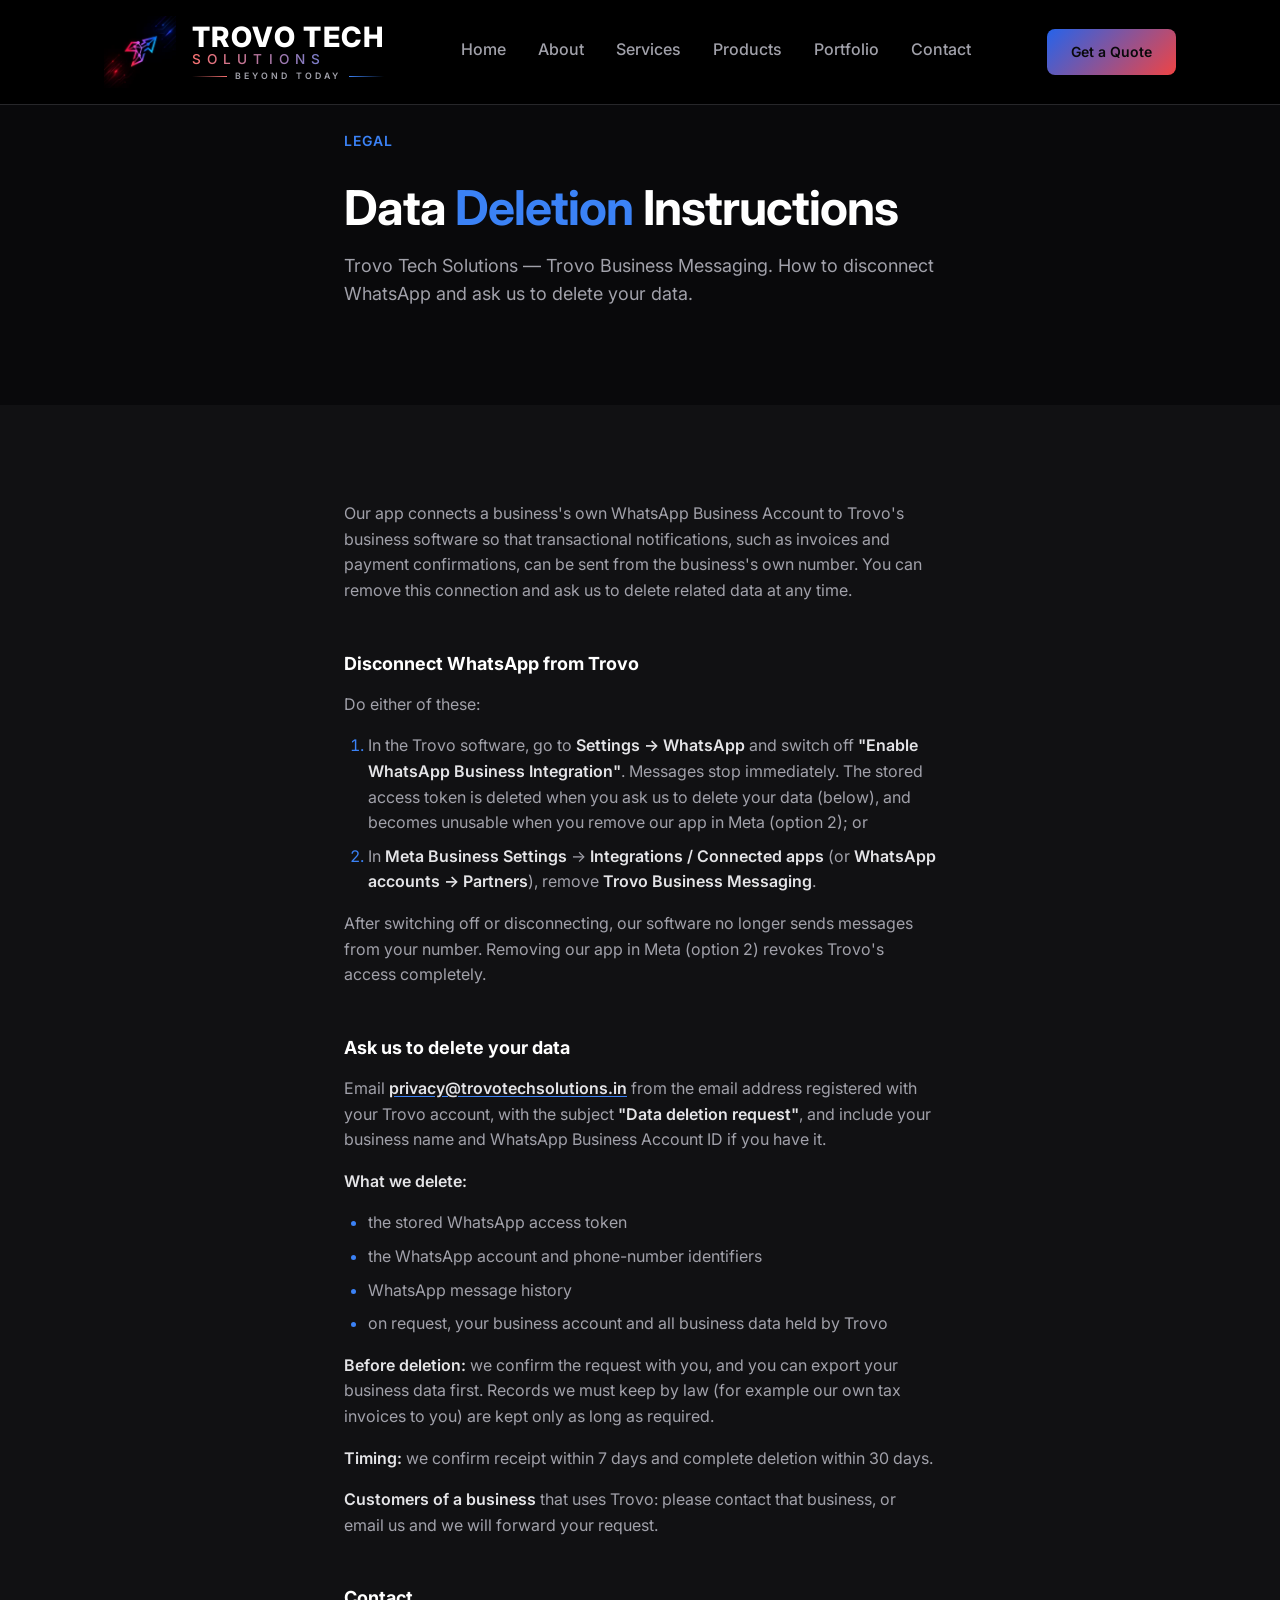
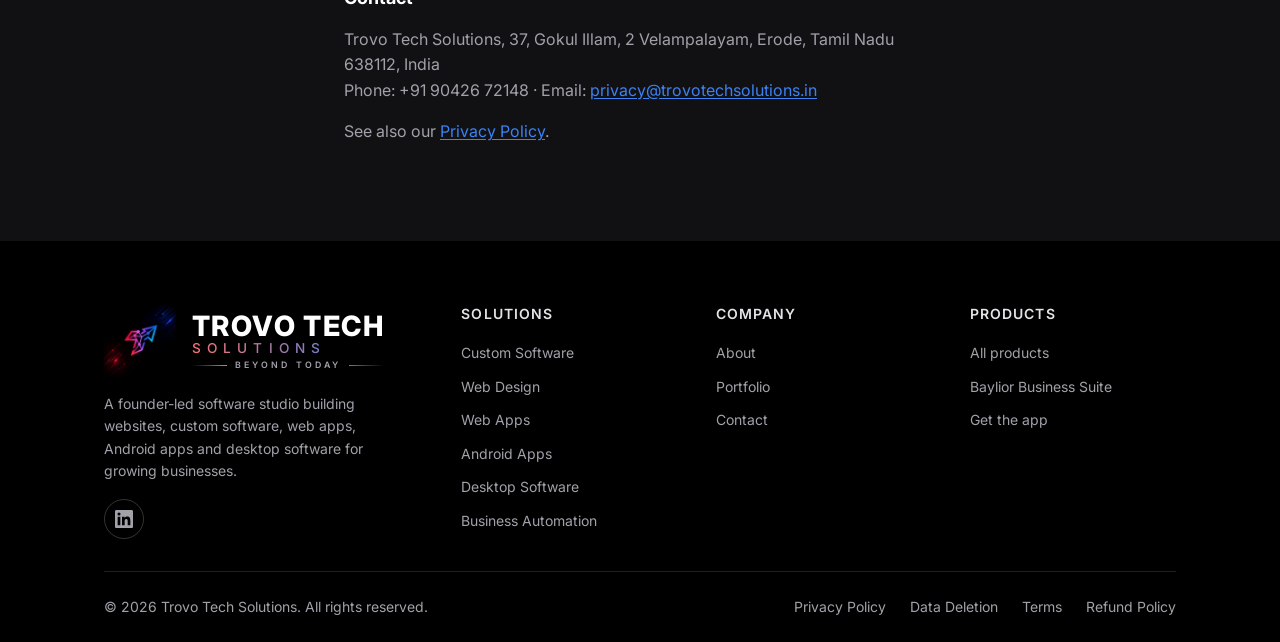
==== data-deletion/index.html @ 6ffe4626 "docs(legal): publish Terms, Refund, Privacy and Data deletion pages - Terms and Refund name the prod" ====
<!DOCTYPE html>
<html lang="en">
<head>
  <meta charset="UTF-8" />
  <meta name="viewport" content="width=device-width, initial-scale=1.0" />
  <title>Data Deletion Instructions | Trovo Tech Solutions</title>
  <meta name="description" content="How to disconnect WhatsApp from Trovo Business Messaging and request deletion of your data." />
  <link rel="canonical" href="https://trovotechsolutions.in/data-deletion/" />
  <link rel="icon" type="image/svg+xml" href="/assets/favicon.svg" />
  <link rel="icon" type="image/png" sizes="32x32" href="/assets/favicon-32x32.png" />
  <meta name="robots" content="index, follow" />

  <!-- Fonts -->
  <link rel="preconnect" href="https://fonts.googleapis.com" />
  <link rel="preconnect" href="https://fonts.gstatic.com" crossorigin />
  <link href="https://fonts.googleapis.com/css2?family=Inter:wght@400;500;600;700;800&family=Material+Symbols+Outlined:opsz,wght,FILL,GRAD@24,400,0,0&display=swap" rel="stylesheet" />

  <!-- Styles (root-relative: this page lives in /data-deletion/) -->
  <link rel="stylesheet" href="/css/variables.css?v=8" />
  <link rel="stylesheet" href="/css/style.css?v=8" />
  <link rel="stylesheet" href="/css/responsive.css?v=8" />
  <style>
    /* Readable long-form text for legal pages, built on the site's design tokens. */
    .legal { color: var(--color-text); line-height: var(--lh-normal); }
    .legal > * + * { margin-top: var(--space-4); }
    .legal h2 { font-size: var(--fs-h4); margin-top: var(--space-7); color: var(--color-primary); letter-spacing: normal; }
    .legal h2:first-child { margin-top: 0; }
    .legal p, .legal li { color: var(--color-text-muted); }
    .legal strong { color: var(--color-text); font-weight: var(--fw-semibold); }
    .legal ul, .legal ol { padding-left: var(--space-5); }
    .legal ul { list-style: disc; }
    .legal ol { list-style: decimal; }
    .legal li + li { margin-top: var(--space-2); }
    .legal li::marker { color: var(--color-secondary); }
    .legal a { color: var(--color-secondary); text-decoration: underline; text-underline-offset: 2px; }
    .legal a:hover { color: var(--color-secondary-600); }
    .legal .table-scroll { overflow-x: auto; border: 1px solid var(--color-border); border-radius: var(--radius-md); }
    .legal table { width: 100%; border-collapse: collapse; font-size: var(--fs-sm); }
    .legal th, .legal td { padding: var(--space-3) var(--space-4); text-align: left; vertical-align: top; border-bottom: 1px solid var(--color-border); }
    .legal tr:last-child td { border-bottom: 0; }
    .legal th { background: var(--color-surface); color: var(--color-primary); font-weight: var(--fw-semibold); }
    .legal td { color: var(--color-text-muted); }
    .legal .contact-card { background: var(--color-surface); border: 1px solid var(--color-border); border-radius: var(--radius-lg); padding: var(--space-5); }
  </style>
<script src="/js/baylior-destinations.js?v=1" defer></script>
  <link rel="stylesheet" href="/css/products.css?v=1">
  <script src="/js/site-navigation.js?v=1" defer></script>
</head>
<body>
  <a href="#main" class="skip-link">Skip to content</a>

  <!-- ============ Navbar ============ -->
  <header class="navbar site-header">
    <div class="container navbar__inner">
      <a href="/index.html" class="brand-lockup">
        <img src="/assets/logo-navbar.webp" alt="Trovo Tech Solutions" class="brand-lockup__icon" width="72" height="72" />
        <div class="brand-lockup__text">
          <span class="brand-lockup__title">Trovo Tech</span>
          <span class="brand-lockup__subtitle">Solutions</span>
          <span class="brand-lockup__tagline">Beyond Today</span>
        </div>
      </a>
      <nav class="nav-links" id="site-navigation" aria-label="Primary">
        <a href="/index.html">Home</a>
        <a href="/about.html">About</a>
        <a href="/services.html">Services</a>
        <a href="/products/">Products</a>
        <a href="/projects.html">Portfolio</a>
        <a href="/contact.html">Contact</a>
        <a class="nav-quote" href="/contact.html">Get a Quote</a>
      </nav>
      <a href="/contact.html" class="btn btn--primary">Get a Quote</a>
      <button class="nav-toggle" type="button" aria-label="Open menu" aria-expanded="false" aria-controls="site-navigation">
        <span class="material-symbols-outlined" aria-hidden="true">menu</span>
      </button>
    </div>
  </header>

  <main id="main">
    <!-- ============ Page hero ============ -->
    <section class="page-hero">
      <div class="container page-hero__inner">
        <span class="eyebrow">Legal</span>
        <h1>Data <span>Deletion</span> Instructions</h1>
        <p class="lead">Trovo Tech Solutions — Trovo Business Messaging. How to disconnect WhatsApp and ask us to delete your data.</p>
      </div>
    </section>

    <!-- ============ Content ============ -->
    <section class="section section--tint">
      <div class="container page-hero__inner">
        <div class="legal">
          <p>Our app connects a business's own WhatsApp Business Account to Trovo's business software so that transactional notifications, such as invoices and payment confirmations, can be sent from the business's own number. You can remove this connection and ask us to delete related data at any time.</p>

          <h2>Disconnect WhatsApp from Trovo</h2>
          <p>Do either of these:</p>
          <ol>
          <li>In the Trovo software, go to <strong>Settings → WhatsApp</strong> and switch off <strong>"Enable WhatsApp Business Integration"</strong>. Messages stop immediately. The stored access token is deleted when you ask us to delete your data (below), and becomes unusable when you remove our app in Meta (option 2); or</li>
          <li>In <strong>Meta Business Settings</strong> → <strong>Integrations / Connected apps</strong> (or <strong>WhatsApp accounts → Partners</strong>), remove <strong>Trovo Business Messaging</strong>.</li>
          </ol>
          <p>After switching off or disconnecting, our software no longer sends messages from your number. Removing our app in Meta (option 2) revokes Trovo's access completely.</p>

          <h2>Ask us to delete your data</h2>
          <p>Email <a href="mailto:privacy@trovotechsolutions.in?subject=Data%20deletion%20request"><strong>privacy@trovotechsolutions.in</strong></a> from the email address registered with your Trovo account, with the subject <strong>"Data deletion request"</strong>, and include your business name and WhatsApp Business Account ID if you have it.</p>
          <p><strong>What we delete:</strong></p>
          <ul>
          <li>the stored WhatsApp access token</li>
          <li>the WhatsApp account and phone-number identifiers</li>
          <li>WhatsApp message history</li>
          <li>on request, your business account and all business data held by Trovo</li>
          </ul>
          <p><strong>Before deletion:</strong> we confirm the request with you, and you can export your business data first. Records we must keep by law (for example our own tax invoices to you) are kept only as long as required.</p>
          <p><strong>Timing:</strong> we confirm receipt within 7 days and complete deletion within 30 days.</p>
          <p><strong>Customers of a business</strong> that uses Trovo: please contact that business, or email us and we will forward your request.</p>

          <h2>Contact</h2>
          <p>Trovo Tech Solutions, 37, Gokul Illam, 2 Velampalayam, Erode, Tamil Nadu 638112, India<br />
          Phone: +91 90426 72148 · Email: <a href="mailto:privacy@trovotechsolutions.in">privacy@trovotechsolutions.in</a></p>
          <p>See also our <a href="/privacy-policy/">Privacy Policy</a>.</p>
        </div>
      </div>
    </section>
  </main>

  <!-- ============ Footer ============ -->
  <footer class="footer">
    <div class="container">
      <div class="footer__grid">
        <div>
          <a href="/index.html" class="brand-lockup">
          <img loading="lazy" src="/assets/logo-navbar.webp" alt="Trovo Tech Solutions" class="brand-lockup__icon" width="72" height="72" />
          <div class="brand-lockup__text">
            <span class="brand-lockup__title">Trovo Tech</span>
            <span class="brand-lockup__subtitle">Solutions</span>
            <span class="brand-lockup__tagline">Beyond Today</span>
          </div>
        </a>
          <p class="footer__about">A founder-led software studio building websites, custom software, web apps, Android apps and desktop software for growing businesses.</p>
          <div class="socials">
            <a href="https://www.linkedin.com/company/trovotechsolutions/?viewAsMember=true" target="_blank" rel="noopener noreferrer" aria-label="LinkedIn"><svg viewBox="0 0 24 24"><path d="M20.447 20.452h-3.554v-5.569c0-1.328-.027-3.037-1.852-3.037-1.853 0-2.136 1.445-2.136 2.939v5.667H9.351V9h3.414v1.561h.046c.477-.9 1.637-1.85 3.37-1.85 3.601 0 4.267 2.37 4.267 5.455v6.286zM5.337 7.433a2.062 2.062 0 01-2.063-2.065 2.064 2.064 0 112.063 2.065zm1.782 13.019H3.555V9h3.564v11.452zM22.225 0H1.771C.792 0 0 .774 0 1.729v20.542C0 23.227.792 24 1.771 24h20.451C23.2 24 24 23.227 24 22.271V1.729C24 .774 23.2 0 22.222 0h.003z"/></svg></a>
          </div>
        </div>
        <div>
          <h2>Solutions</h2>
          <ul class="footer__links">
            <li><a href="/services.html#custom-software">Custom Software</a></li>
            <li><a href="/services.html#web-design">Web Design</a></li>
            <li><a href="/services.html#web-apps">Web Apps</a></li>
            <li><a href="/services.html#android">Android Apps</a></li>
            <li><a href="/services.html#desktop">Desktop Software</a></li>
            <li><a href="/services.html#automation">Business Automation</a></li>
          </ul>
        </div>
        <div>
          <h2>Company</h2>
          <ul class="footer__links">
            <li><a href="/about.html">About</a></li>
            <li><a href="/projects.html">Portfolio</a></li>
            <li><a href="/contact.html">Contact</a></li>
          </ul>
        </div>
      <div class="footer-products">
          <h2>Products</h2>
          <ul class="footer__links">
            <li><a href="/products/">All products</a></li>
            <li><a href="/products/baylior/">Baylior Business Suite</a></li>
            <li><a href="/products/baylior/#get-the-app">Get the app</a></li>
          </ul>
        </div>
</div>
      <div class="footer__bottom">
        <p>&copy; <span data-year>2026</span> Trovo Tech Solutions. All rights reserved.</p>
        <nav class="footer__legal" aria-label="Legal">
          <a href="/privacy-policy/">Privacy Policy</a>
          <a href="/data-deletion/">Data Deletion</a>
        <a href="/terms/">Terms</a><a href="/refund-policy/">Refund Policy</a></nav>
      </div>
    </div>
  </footer>

  <script src="/js/main.js?v=9"></script>
</body>
</html>
---- css/variables.css ----
/* ==========================================================================
   Trovo Tech Solutions — Design Tokens
   Single source of truth for colors, typography, spacing, radius & elevation.
   ========================================================================== */

:root {
  /* ---------- Brand Colors ---------- */
  --color-primary: #ffffff;        /* White — authority, headings, footer */
  --color-primary-600: #f4f4f5;    /* Off-white hover/tint */
  --color-secondary: #3b82f6;      /* Vivid Blue — primary actions, links (adjusted for dark mode) */
  --color-secondary-600: #2563eb;  /* Blue hover */
  --color-accent: #f87171;         /* Vibrant Red — highlights, gradient terminus (adjusted for dark mode) */

  /* ---------- Surfaces & Text ---------- */
  --color-bg: #09090b;             /* Page canvas (Deep Black) */
  --color-surface: #18181b;        /* Cards / containers (Zinc 900) */
  --color-surface-alt: #111113;    /* Subtle section contrast (Very Dark Zinc) */
  --color-text: #e4e4e7;           /* Primary text (Zinc 200) */
  --color-text-muted: #a1a1aa;     /* Secondary text (Zinc 400) */
  --color-text-invert: #09090b;    /* Text on light surfaces (Inverted) */
  --color-border: #27272a;         /* Hairline borders (Zinc 800) */
  --color-border-strong: #3f3f46;  /* Input borders (Zinc 700) */

  /* ---------- Tinted Utility ---------- */
  --color-secondary-tint: rgba(37, 99, 235, 0.10);
  --color-accent-tint: rgba(239, 68, 68, 0.10);

  /* ---------- Gradients ---------- */
  --gradient-brand: linear-gradient(135deg, #2563eb 0%, #ef4444 100%);
  --gradient-hero: radial-gradient(at 0% 0%, rgba(37, 99, 235, 0.08) 0, transparent 55%),
                   radial-gradient(at 100% 100%, rgba(239, 68, 68, 0.08) 0, transparent 55%);

  /* ---------- Typography ---------- */
  --font-sans: "Inter", system-ui, -apple-system, "Segoe UI", Roboto, sans-serif;

  --fs-display: 3rem;      /* 48px — hero H1 */
  --fs-h1: 2.5rem;         /* 40px */
  --fs-h2: 2rem;           /* 32px — section titles */
  --fs-h3: 1.5rem;         /* 24px — card titles */
  --fs-h4: 1.125rem;       /* 18px */
  --fs-lg: 1.125rem;       /* 18px — lead paragraph */
  --fs-base: 1rem;         /* 16px — body */
  --fs-sm: 0.875rem;       /* 14px — small text / labels */
  --fs-xs: 0.75rem;        /* 12px — badges / captions */

  --fw-regular: 400;
  --fw-medium: 500;
  --fw-semibold: 600;
  --fw-bold: 700;
  --fw-extrabold: 800;

  --lh-tight: 1.15;
  --lh-snug: 1.35;
  --lh-normal: 1.6;
  --tracking-tight: -0.02em;
  --tracking-wide: 0.08em;

  /* ---------- Spacing scale (4px base) ---------- */
  --space-1: 0.25rem;   /* 4  */
  --space-2: 0.5rem;    /* 8  */
  --space-3: 0.75rem;   /* 12 */
  --space-4: 1rem;      /* 16 */
  --space-5: 1.5rem;    /* 24 */
  --space-6: 2rem;      /* 32 */
  --space-7: 3rem;      /* 48 */
  --space-8: 4rem;      /* 64 */
  --space-9: 6rem;      /* 96 */

  /* ---------- Layout ---------- */
  --container-max: 1200px;
  --container-pad: 1.25rem;   /* mobile gutters (20px) */
  --section-y: 4rem;          /* vertical section rhythm (mobile) */

  /* ---------- Radius ---------- */
  --radius-sm: 8px;
  --radius-md: 12px;
  --radius-lg: 16px;
  --radius-xl: 24px;
  --radius-pill: 9999px;

  /* ---------- Elevation (tuned for dark canvas) ---------- */
  --shadow-sm: 0 1px 2px rgba(0, 0, 0, 0.4);
  --shadow-md: 0 4px 20px rgba(0, 0, 0, 0.5);
  --shadow-lg: 0 12px 32px rgba(0, 0, 0, 0.6);
  --shadow-brand: 0 12px 30px rgba(37, 99, 235, 0.35);

  /* ---------- Motion ---------- */
  --transition: 0.25s ease;
}
---- css/style.css ----
/* ==========================================================================
   Trovo Tech Solutions — Core Styles
   Structure: 1) Reset/Base  2) Layout  3) Components  4) Page sections
   All colors/spacing pull from variables.css. No hard-coded hex here except
   inside gradients already tokenized. Mobile-first; breakpoints in responsive.css
   ========================================================================== */

/* ============================ 1. RESET & BASE ============================ */
*,
*::before,
*::after { box-sizing: border-box; }

* { margin: 0; padding: 0; }

html { scroll-behavior: smooth; -webkit-text-size-adjust: 100%; }

body {
  font-family: var(--font-sans);
  font-size: var(--fs-base);
  font-weight: var(--fw-regular);
  line-height: var(--lh-normal);
  color: var(--color-text);
  background-color: var(--color-bg);
  -webkit-font-smoothing: antialiased;
  overflow-x: hidden;
}

img { max-width: 100%; display: block; }
a { color: inherit; text-decoration: none; }
ul { list-style: none; }
button { font-family: inherit; cursor: pointer; border: none; background: none; }

/* Visible keyboard focus for all interactive elements (mouse clicks stay clean) */
:focus-visible {
  outline: 2px solid var(--color-secondary);
  outline-offset: 3px;
  border-radius: var(--radius-sm);
}

/* Skip-to-content link: hidden until focused via keyboard */
.skip-link {
  position: absolute;
  left: var(--space-4);
  top: -100px;
  z-index: 100;
  padding: 0.625rem 1rem;
  background: var(--color-secondary);
  color: var(--color-text-invert);
  font-weight: var(--fw-semibold);
  border-radius: var(--radius-sm);
  transition: top var(--transition);
}
.skip-link:focus { top: var(--space-4); }

h1, h2, h3, h4 {
  color: var(--color-primary);
  line-height: var(--lh-snug);
  font-weight: var(--fw-bold);
}
h1 { font-size: var(--fs-h1); line-height: var(--lh-tight); letter-spacing: var(--tracking-tight); }
h2 { font-size: var(--fs-h2); letter-spacing: var(--tracking-tight); }
h3 { font-size: var(--fs-h3); font-weight: var(--fw-semibold); }
h4 { font-size: var(--fs-h4); font-weight: var(--fw-semibold); }

/* ============================ 2. LAYOUT ============================ */

/* Centered content wrapper */
.container {
  width: 100%;
  max-width: var(--container-max);
  margin-inline: auto;
  padding-inline: var(--container-pad);
}

/* Vertical rhythm block */
.section { padding-block: var(--section-y); }
.section--tint { background-color: var(--color-surface-alt); }
.section--surface { background-color: var(--color-surface); }

/* Section intro heading group */
.section-head { max-width: 640px; margin-bottom: var(--space-7); }
.section-head--center { margin-inline: auto; text-align: center; }
.section-head p { color: var(--color-text-muted); margin-top: var(--space-3); font-size: var(--fs-lg); }

/* Eyebrow label above headings */
.eyebrow {
  display: inline-block;
  font-size: var(--fs-sm);
  font-weight: var(--fw-semibold);
  letter-spacing: var(--tracking-wide);
  text-transform: uppercase;
  color: var(--color-secondary);
  margin-bottom: var(--space-3);
}

/* Reusable grids */
.grid { display: grid; gap: var(--space-5); }
.grid--2 { grid-template-columns: repeat(2, 1fr); }
.grid--3 { grid-template-columns: repeat(3, 1fr); }
.grid--4 { grid-template-columns: repeat(4, 1fr); }

/* Generic muted paragraph */
.text-muted { color: var(--color-text-muted); }
.lead { font-size: var(--fs-lg); color: var(--color-text-muted); line-height: var(--lh-normal); }

/* ============================ 3. COMPONENTS ============================ */

/* ---- Buttons ---- */
.btn {
  display: inline-flex;
  align-items: center;
  justify-content: center;
  gap: var(--space-2);
  padding: 0.75rem 1.5rem;
  font-size: var(--fs-sm);
  font-weight: var(--fw-semibold);
  border-radius: var(--radius-sm);
  transition: transform var(--transition), box-shadow var(--transition),
              background-color var(--transition), color var(--transition),
              border-color var(--transition);
  white-space: nowrap;
}
.btn:active { transform: scale(0.97); }

.btn--primary {
  background: var(--gradient-brand);
  color: var(--color-text-invert);
  box-shadow: var(--shadow-sm);
}
.btn--primary:hover { transform: translateY(-2px); box-shadow: var(--shadow-brand); }

.btn--outline {
  background: var(--color-surface);
  color: var(--color-primary);
  border: 1px solid var(--color-border-strong);
}
.btn--outline:hover { border-color: var(--color-secondary); color: var(--color-secondary); }

.btn--ghost {
  color: var(--color-text-invert);
  border: 1px solid rgba(255, 255, 255, 0.4);
}
.btn--ghost:hover { background: rgba(255, 255, 255, 0.12); }

.btn--lg { padding: 1rem 2rem; font-size: var(--fs-base); border-radius: var(--radius-md); }

/* Text link with arrow */
.link-arrow {
  display: inline-flex;
  align-items: center;
  gap: var(--space-1);
  color: var(--color-secondary);
  font-weight: var(--fw-semibold);
  font-size: var(--fs-sm);
}
.link-arrow:hover { gap: var(--space-2); }

/* ---- Cards ---- */
.card {
  background: var(--color-surface);
  border: 1px solid var(--color-border);
  border-radius: var(--radius-lg);
  padding: var(--space-6);
  box-shadow: var(--shadow-sm);
  transition: transform var(--transition), box-shadow var(--transition),
              border-color var(--transition);
}
.card--hover:hover {
  transform: translateY(-6px);
  box-shadow: var(--shadow-lg);
  border-color: var(--color-secondary);
}

/* Icon chip inside cards */
.icon-box {
  width: 3rem;
  height: 3rem;
  display: inline-flex;
  align-items: center;
  justify-content: center;
  border-radius: var(--radius-md);
  background: var(--color-secondary-tint);
  color: var(--color-secondary);
  margin-bottom: var(--space-5);
  transition: background-color var(--transition), color var(--transition);
}
.card--hover:hover .icon-box { background: var(--color-secondary); color: var(--color-text-invert); }

.card h3 { margin-bottom: var(--space-3); }

/* Whole card clickable: the heading link stretches over the card */
.card--link { position: relative; }
.card__link { color: inherit; }
.card__link::after { content: ""; position: absolute; inset: 0; border-radius: inherit; }
.card__link:focus-visible { outline: none; }
.card--link:focus-within { outline: 2px solid var(--color-secondary); outline-offset: 2px; }
.card p { color: var(--color-text-muted); font-size: var(--fs-sm); }

/* Badges / chips */
.badge {
  display: inline-block;
  font-size: var(--fs-xs);
  font-weight: var(--fw-semibold);
  letter-spacing: var(--tracking-wide);
  text-transform: uppercase;
  padding: 0.25rem 0.625rem;
  border-radius: var(--radius-sm);
  background: var(--color-surface-alt);
  color: var(--color-text-muted);
}
.badge--brand { background: var(--color-secondary-tint); color: var(--color-secondary); }
.badge--pill { border-radius: var(--radius-pill); padding: 0.375rem 1rem; }

/* Feature list with check icons */
.feature-list { display: grid; gap: var(--space-3); }
.feature-list li {
  display: flex;
  align-items: center;
  gap: var(--space-3);
  color: var(--color-text-muted);
  font-size: var(--fs-sm);
}
.feature-list .material-symbols-outlined {
  color: var(--color-secondary);
  font-size: 1.25rem;
  font-variation-settings: 'FILL' 1;
}

/* ---- Navbar ---- */
.navbar {
  position: fixed;
  inset: 0 0 auto 0;
  z-index: 50;
  background: #000000;
  border-bottom: 1px solid var(--color-border);
  transition: box-shadow var(--transition), padding var(--transition);
}
.navbar.is-scrolled { box-shadow: var(--shadow-md); }
.navbar__inner {
  display: flex;
  align-items: center;
  justify-content: space-between;
  padding-block: var(--space-4);
}
.nav-links { display: flex; align-items: center; gap: var(--space-6); }
.nav-links a {
  font-size: var(--fs-base);
  color: var(--color-text-muted);
  font-weight: var(--fw-medium);
  padding-bottom: 2px;
  border-bottom: 2px solid transparent;
  transition: color var(--transition), border-color var(--transition);
}
.nav-links a:hover { color: var(--color-secondary); }
.nav-links a.is-active { color: var(--color-secondary); border-bottom-color: var(--color-secondary); }

.nav-toggle { display: none; color: var(--color-primary); }

/* ---- Footer ---- */
.footer {
  background: #000000;
  color: var(--color-text-muted);
}
.footer__grid {
  display: grid;
  grid-template-columns: 2fr 1fr 1fr;
  gap: var(--space-7);
  padding-block: var(--space-8) var(--space-6);
}
.footer__about { max-width: 34ch; margin-block: var(--space-4); font-size: var(--fs-sm); }
.footer h2 {
  color: var(--color-text);
  font-size: var(--fs-sm);
  font-weight: var(--fw-semibold);
  text-transform: uppercase;
  letter-spacing: var(--tracking-wide);
  margin-bottom: var(--space-4);
}
.footer__links { display: grid; gap: var(--space-2); }
.footer__links a { font-size: var(--fs-sm); transition: color var(--transition); }
.footer__links a:hover { color: var(--color-accent); }

.socials { display: flex; gap: var(--space-3); margin-top: var(--space-4); }
.socials a {
  width: 2.5rem;
  height: 2.5rem;
  display: inline-flex;
  align-items: center;
  justify-content: center;
  border-radius: var(--radius-pill);
  border: 1px solid rgba(255, 255, 255, 0.2);
  transition: border-color var(--transition), color var(--transition);
}
.socials a:hover { border-color: var(--color-accent); color: var(--color-accent); }
.socials svg { width: 1.125rem; height: 1.125rem; fill: currentColor; }

.footer__bottom {
  border-top: 1px solid rgba(255, 255, 255, 0.12);
  padding-block: var(--space-5);
  display: flex;
  justify-content: space-between;
  align-items: center;
  gap: var(--space-4);
  font-size: var(--fs-sm);
}
.footer__bottom a:hover { color: var(--color-accent); }
.footer__legal { display: flex; gap: var(--space-5); }

/* ============================ 4. PAGE SECTIONS ============================ */

/* ---- Hero (shared) ---- */
.hero {
  padding-top: calc(var(--space-9) + var(--space-4));
  padding-bottom: var(--section-y);
  background-image: var(--gradient-hero);
}
.hero__grid {
  display: grid;
  grid-template-columns: 1fr 1fr;
  gap: var(--space-8);
  align-items: center;
}
.hero h1 { font-size: var(--fs-display); margin-block: var(--space-4); }
.hero h1 span { color: var(--color-secondary); }
.hero .lead { margin-bottom: var(--space-6); max-width: 46ch; }
.hero__actions { display: flex; flex-wrap: wrap; gap: var(--space-4); }

/* Page hero (interior pages, single column) */
.page-hero { padding-top: calc(var(--space-9) + var(--space-6)); padding-bottom: var(--section-y); }
.page-hero__inner { max-width: 720px; }
.page-hero h1 { font-size: var(--fs-display); margin-block: var(--space-4); }
.page-hero h1 span { color: var(--color-secondary); }

/* Home hero visual (video) */
.hero__visual { position: relative; }

/* Pill row (hero tags) */
.pill-row { display: flex; flex-wrap: wrap; gap: var(--space-3); margin-top: var(--space-5); }
.pill {
  display: inline-flex;
  align-items: center;
  gap: var(--space-2);
  padding: 0.5rem 1rem;
  border-radius: var(--radius-pill);
  background: var(--color-surface);
  border: 1px solid var(--color-border);
  font-size: var(--fs-sm);
  font-weight: var(--fw-medium);
}
.pill .material-symbols-outlined { color: var(--color-secondary); font-size: 1.125rem; }

/* ---- Why choose us / split media ---- */
.split { display: grid; grid-template-columns: 1fr 1fr; gap: var(--space-8); align-items: center; }
.media {
  position: relative;
  border-radius: var(--radius-xl);
  overflow: hidden;
  box-shadow: var(--shadow-lg);
  aspect-ratio: 4 / 3;
}
.media img { width: 100%; height: 100%; object-fit: cover; transition: transform 0.6s ease; }
.media:hover img { transform: scale(1.06); }
.media__caption {
  position: absolute;
  inset: auto 0 0 0;
  padding: var(--space-6);
  color: #ffffff;
  background: linear-gradient(to top, rgba(0, 0, 0, 0.8), transparent);
}
.media__caption strong { display: block; font-size: var(--fs-h4); color: #ffffff; }
.media__caption span { color: rgba(255, 255, 255, 0.8); }

/* Feature mini-grid (icon + text) */
.mini-grid { display: grid; grid-template-columns: 1fr 1fr; gap: var(--space-5); margin-top: var(--space-6); }
.mini { display: flex; gap: var(--space-3); }
.mini .material-symbols-outlined { color: var(--color-secondary); font-size: 1.75rem; }
.mini h3 { font-size: var(--fs-h4); color: var(--color-primary); margin-bottom: var(--space-1); }
.mini p { font-size: var(--fs-sm); color: var(--color-text-muted); }

/* ---- Project cards ---- */
.project-card {
  background: var(--color-surface);
  border: 1px solid var(--color-border);
  border-radius: var(--radius-lg);
  overflow: hidden;
  box-shadow: var(--shadow-sm);
  transition: transform var(--transition), box-shadow var(--transition);
  display: flex;
  flex-direction: column;
}
.project-card:hover { transform: translateY(-6px); box-shadow: var(--shadow-lg); }
.project-card__media { height: 200px; overflow: hidden; position: relative; }
.project-card__media img { width: 100%; height: 100%; object-fit: cover; transition: transform 0.5s ease; }
.project-card:hover .project-card__media img { transform: scale(1.06); }
.project-card__badges {
  position: absolute;
  top: var(--space-4);
  left: var(--space-4);
  display: flex;
  flex-wrap: wrap;
  gap: var(--space-2);
}
.project-card__body { padding: var(--space-5); display: flex; flex-direction: column; flex: 1; }
.project-card__body h3 { margin-bottom: var(--space-2); }
.project-card__body p { color: var(--color-text-muted); font-size: var(--fs-sm); margin-bottom: var(--space-4); }
.tech-stack { display: flex; flex-wrap: wrap; gap: var(--space-2); margin-top: auto; }
.tech-stack span {
  font-size: var(--fs-xs);
  font-weight: var(--fw-medium);
  padding: 0.25rem 0.625rem;
  border-radius: var(--radius-sm);
  background: var(--color-surface-alt);
  color: var(--color-text-muted);
}

/* ---- CTA banner ---- */
.cta {
  background: var(--gradient-brand);
  border-radius: var(--radius-xl);
  padding: var(--space-9) var(--space-6);
  text-align: center;
  color: var(--color-text-invert);
  box-shadow: var(--shadow-brand);
}
.cta h2 { color: var(--color-text-invert); margin-bottom: var(--space-4); }
.cta p { color: rgba(255, 255, 255, 0.9); max-width: 46ch; margin: 0 auto var(--space-6); font-size: var(--fs-lg); }
.cta__actions { display: flex; flex-wrap: wrap; gap: var(--space-4); justify-content: center; }

/* ---- Services (detailed page) ---- */
.service {
  background: var(--color-surface);
  border: 1px solid var(--color-border);
  border-radius: var(--radius-lg);
  padding: var(--space-7);
  box-shadow: var(--shadow-sm);
  transition: transform var(--transition), box-shadow var(--transition);
}
.service:hover { transform: translateY(-4px); box-shadow: var(--shadow-lg); }
.service h2 { font-size: var(--fs-h3); margin-bottom: var(--space-3); }
.service > p { color: var(--color-text-muted); margin-bottom: var(--space-5); }
.service__cols { display: grid; grid-template-columns: 1fr 1fr; gap: var(--space-4); margin-bottom: var(--space-5); }
.use-case {
  background: var(--color-surface-alt);
  border: 1px solid var(--color-border);
  border-radius: var(--radius-md);
  padding: var(--space-4);
}
.use-case > span { display: block; font-size: var(--fs-xs); text-transform: uppercase; letter-spacing: var(--tracking-wide); color: var(--color-text-muted); margin-bottom: var(--space-2); }
.use-case p { font-size: var(--fs-sm); font-style: italic; color: var(--color-text); }
.use-case .link-arrow { margin-top: var(--space-3); }

/* ---- Founder / bio split ---- */
.founder__photo {
  border-radius: var(--radius-xl);
  overflow: hidden;
  box-shadow: var(--shadow-lg);
  border: 4px solid var(--color-surface);
  aspect-ratio: 1 / 1;
}
.founder__photo img { width: 100%; height: 100%; object-fit: cover; }
.quote { font-size: var(--fs-lg); font-style: italic; color: var(--color-primary); line-height: var(--lh-normal); margin-bottom: var(--space-5); }
.stats-row { display: grid; grid-template-columns: repeat(2, 1fr); gap: var(--space-5); border-top: 1px solid var(--color-border); padding-top: var(--space-6); margin-top: var(--space-6); }
.stat strong { display: block; font-size: var(--fs-h3); color: var(--color-primary); }
.stat span { font-size: var(--fs-sm); color: var(--color-text-muted); }

/* ---- Tech arsenal (dark band) ---- */
.band { background: var(--color-surface-alt); color: var(--color-text-muted); text-align: center; }
.band h2 { color: var(--color-primary); }
.band p { max-width: 56ch; margin: var(--space-3) auto var(--space-7); }
.tech-row { display: flex; flex-wrap: wrap; justify-content: center; gap: var(--space-7); }
.tech-item { display: flex; flex-direction: column; align-items: center; gap: var(--space-3); }
.tech-item .chip {
  width: 4rem; height: 4rem;
  border-radius: var(--radius-md);
  background: rgba(255, 255, 255, 0.08);
  display: flex; align-items: center; justify-content: center;
  color: var(--color-primary);
  transition: background-color var(--transition);
}
.tech-item:hover .chip { background: rgba(255, 255, 255, 0.18); }
.tech-item .material-symbols-outlined { font-size: 2rem; font-variation-settings: 'FILL' 1; }
.tech-item span { font-size: var(--fs-sm); font-weight: var(--fw-medium); color: var(--color-text); }

/* Section header with side action */
.section-head--row { display: flex; justify-content: space-between; align-items: flex-end; flex-wrap: wrap; gap: var(--space-4); max-width: none; }

/* Material Symbols baseline */
.material-symbols-outlined {
  font-variation-settings: 'FILL' 0, 'wght' 400, 'GRAD' 0, 'opsz' 24;
  line-height: 1;
  vertical-align: middle;
}

/* Scroll-reveal helper */
.reveal { opacity: 0; transform: translateY(24px); transition: opacity 0.7s ease, transform 0.7s ease; }
.reveal.is-visible { opacity: 1; transform: none; }

/* ============================ 5. UTILITIES & MODIFIERS ============================ */
/* Small, reusable helpers so markup carries no inline CSS. */

/* Spacing helpers */
.mt-3 { margin-top: var(--space-3); }
.mt-4 { margin-top: var(--space-4); }
.mt-6 { margin-top: var(--space-6); }
.section--flush { padding-top: 0; }

/* White CTA button on brand gradient */
.btn--white { background: var(--color-surface); color: var(--color-secondary); }
.btn--white:hover { background: var(--color-surface-alt); transform: translateY(-2px); }

/* Centered page-hero variant (clients) */
.page-hero__inner--center { max-width: 760px; margin-inline: auto; text-align: center; }
.page-hero__inner--center .lead { margin-inline: auto; }


/* Hide helper (used for graceful image fallback via JS) */
.is-hidden { display: none !important; }

/* ---- Project card: icon banner variant (no photo needed) ---- */
.project-card__banner {
  height: 160px;
  display: flex;
  align-items: center;
  justify-content: center;
  background: var(--gradient-brand);
  color: var(--color-text-invert);
  position: relative;
}
.project-card__banner .material-symbols-outlined { font-size: 3.5rem; }
.project-card__banner .badge {
  position: absolute;
  top: var(--space-4);
  left: var(--space-4);
  background: rgba(255, 255, 255, 0.9);
  color: var(--color-secondary);
}
.project-card__link { margin-top: var(--space-4); }

/* ---- Client logo grid with captions ---- */
.client-grid {
  display: flex;
  flex-wrap: wrap;
  gap: var(--space-6);
  justify-content: center;
}
.client {
  display: flex;
  flex-direction: column;
  align-items: center;
  gap: var(--space-3);
  width: 220px;
}
.client__box {
  width: 100%;
  height: 7rem;
  display: flex;
  align-items: center;
  justify-content: center;
  padding: var(--space-5);
  background: var(--color-surface);
  border: 1px solid var(--color-border);
  border-radius: var(--radius-md);
  box-shadow: var(--shadow-sm);
  transition: transform var(--transition), box-shadow var(--transition);
}
.client:hover .client__box { transform: translateY(-4px); box-shadow: var(--shadow-lg); }
.client__box img { max-height: 100%; width: auto; }
.client__box .material-symbols-outlined { font-size: 2.5rem; color: var(--color-secondary); }
.client figcaption { text-align: center; font-size: var(--fs-sm); font-weight: var(--fw-semibold); color: var(--color-primary); }
.client figcaption span { display: block; font-weight: var(--fw-regular); color: var(--color-text-muted); font-size: var(--fs-xs); }

/* ---- Brand Lockup ---- */
.brand-lockup {
  display: flex;
  align-items: center;
  gap: var(--space-4);
  text-decoration: none;
}
.brand-lockup__icon {
  height: 72px;
  width: auto;
  object-fit: contain;
}
.brand-lockup__text {
  display: flex;
  flex-direction: column;
  line-height: 1;
}
.brand-lockup__title {
  font-size: 1.75rem;
  font-weight: 800;
  color: #ffffff;
  text-transform: uppercase;
  letter-spacing: 0.05em;
  margin-bottom: 2px;
}
.brand-lockup__subtitle {
  font-size: 0.85rem;
  font-weight: 500;
  text-transform: uppercase;
  letter-spacing: 0.45em;
  background: linear-gradient(90deg, #f87171, #3b82f6);
  -webkit-background-clip: text;
  -webkit-text-fill-color: transparent;
  margin-bottom: 6px;
}
.brand-lockup__tagline {
  font-size: 0.55rem;
  font-weight: 600;
  text-transform: uppercase;
  letter-spacing: 0.35em;
  color: var(--color-text-muted);
  display: flex;
  align-items: center;
  gap: 8px;
}
.brand-lockup__tagline::before {
  content: "";
  flex: 1;
  height: 1px;
  background: linear-gradient(90deg, transparent, #f87171);
}
.brand-lockup__tagline::after {
  content: "";
  flex: 1;
  height: 1px;
  background: linear-gradient(90deg, #3b82f6, transparent);
}

/* ---- Contact Page Specific ---- */
.contact-split {
  display: grid;
  grid-template-columns: 1fr 1.5fr;
  gap: var(--space-8);
  align-items: start;
}

@media (max-width: 900px) {
  .contact-split {
    grid-template-columns: 1fr;
  }
}

.contact-info-list {
  display: flex;
  flex-direction: column;
  gap: var(--space-6);
  margin-top: var(--space-6);
}

.contact-info-item {
  display: flex;
  align-items: flex-start;
  gap: var(--space-4);
}

.contact-icon {
  width: 48px;
  height: 48px;
  border-radius: 50%;
  background-color: var(--color-secondary-tint);
  display: flex;
  align-items: center;
  justify-content: center;
  flex-shrink: 0;
  border: 1px solid var(--color-secondary-tint);
}

.contact-icon .material-symbols-outlined {
  color: var(--color-secondary);
  font-size: 1.5rem;
}

/* Contact Form */
.contact-form {
  display: flex;
  flex-direction: column;
  gap: var(--space-4);
}

.form-grid {
  display: grid;
  grid-template-columns: 1fr 1fr;
  gap: var(--space-4);
}

@media (max-width: 600px) {
  .form-grid {
    grid-template-columns: 1fr;
  }
}

.form-group {
  display: flex;
  flex-direction: column;
  gap: 8px;
}

.form-group label {
  font-size: var(--fs-sm);
  font-weight: 500;
  color: var(--color-text);
}

.form-group label span {
  color: var(--color-secondary); /* Project theme color asterisk */
}

.form-input, .form-textarea {
  width: 100%;
  padding: 12px 16px;
  background-color: var(--color-surface-alt);
  border: 1px solid var(--color-border-strong);
  border-radius: var(--radius-md);
  color: var(--color-text);
  font-family: inherit;
  font-size: var(--fs-base);
  transition: border-color var(--transition);
}

.form-input:focus, .form-textarea:focus {
  outline: none;
  border-color: var(--color-secondary); /* Project theme focus */
}

.form-textarea {
  resize: vertical;
  min-height: 150px;
}

.btn--submit {
  width: 100%;
  background-color: #ffffff;
  color: #000000;
  border-radius: 100px; /* Fully rounded from screenshot */
  padding: 14px;
  font-size: 1rem;
  font-weight: 600;
  display: flex;
  align-items: center;
  justify-content: center;
  gap: 8px;
  border: none;
  cursor: pointer;
  transition: background-color var(--transition), transform var(--transition);
}
.btn--submit:hover {
  background-color: #e5e5e5;
  transform: translateY(-2px);
}

/* ---- Home hero video ---- */
.hero__visual { display: flex; justify-content: center; align-items: center; }
.hero__video-mask {
  max-width: 700px;
  width: 100%;
  -webkit-mask-image: radial-gradient(ellipse at center, black 60%, transparent 100%);
  mask-image: radial-gradient(ellipse at center, black 60%, transparent 100%);
}
.hero__video { width: 100%; height: auto; display: block; mix-blend-mode: lighten; }

/* ---- Contact hero ---- */
.contact-title {
  text-decoration: underline;
  text-decoration-color: var(--color-accent);
  text-underline-offset: 10px;
  margin-bottom: var(--space-6);
}
/* Banner is the visual end of the hero — zero the hero's bottom padding so
   the only gap to the next section is section--tight-top's padding. */
.page-hero--flush { padding-bottom: 0; }
.contact-hero__banner {
  width: 100%;
  height: 400px;
  margin-bottom: 0;
  overflow: hidden;
  border-top: 1px solid var(--color-border);
  border-bottom: 1px solid var(--color-border);
}
.contact-hero__banner img {
  width: 100%;
  height: 100%;
  object-fit: cover;
  object-position: center 30%;
  filter: brightness(0.9);
}

/* ---- Contact body ---- */
.section--tight-top { padding-top: var(--space-6); }
.contact-intro { text-align: center; max-width: 600px; margin: 0 auto var(--space-7); }
.contact-intro p { color: var(--color-text-muted); font-size: 1.1rem; }
.contact-left h2 { color: var(--color-secondary); font-size: 2rem; font-weight: var(--fw-semibold); letter-spacing: normal; margin-bottom: var(--space-4); }
.contact-lead { color: var(--color-text); font-size: 1.1rem; line-height: var(--lh-normal); max-width: 90%; }
.contact-info-item strong {
  display: block;
  font-size: 1.1rem;
  color: var(--color-primary);
  margin-bottom: var(--space-1);
}
.contact-info-item a { color: var(--color-text-muted); font-size: 1rem; }
.contact-value { color: var(--color-text-muted); font-size: 1rem; }
.contact-person {
  display: flex;
  align-items: center;
  gap: var(--space-2);
  color: var(--color-text-muted);
  font-size: 0.95rem;
  margin-bottom: var(--space-1);
}
.contact-person .material-symbols-outlined { font-size: 1.1rem; }
.contact-form__result {
  margin-top: var(--space-4);
  font-weight: var(--fw-medium);
  padding: var(--space-3);
  border-radius: var(--radius-sm);
  text-align: center;
  display: none;
}
---- css/responsive.css ----
/* ==========================================================================
   Trovo Tech Solutions — Responsive Layer
   Mobile-first base lives in style.css. Here we scale UP at breakpoints and
   collapse multi-column layouts DOWN for small screens.
   Breakpoints:  640 (sm)  768 (md)  1024 (lg)
   ========================================================================== */

/* ---------------- MOBILE DEFAULTS (< 768px) ---------------- */
/* Collapse every multi-column grid to a single column on small screens. */
@media (max-width: 767px) {
  .grid--2,
  .grid--3,
  .grid--4,
  .hero__grid,
  .split,
  .service__cols,
  .mini-grid,
  .footer__grid { grid-template-columns: 1fr; }

  /* Typography scales down for readability */
  :root { --fs-display: 2rem; --fs-h1: 1.75rem; --fs-h2: 1.5rem; }

  /* Show the hero video on mobile too, below the text, with a little breathing room */
  .hero__visual { margin-top: var(--space-6); }
  .footer__bottom { flex-direction: column; align-items: flex-start; }
  .section-head--row { align-items: flex-start; }
  .cta { padding: var(--space-7) var(--space-5); }
}

/* ---------------- NAV: hamburger + right-side drawer (< 1024px) ---------------- */
/* The full brand lockup + 5 links + button need a wide viewport, so below 1024px
   we switch to a slide-in drawer from the RIGHT instead of crowding the bar. */
@media (max-width: 1023px) {
  .nav-toggle { display: inline-flex; position: relative; z-index: 60; }
  .navbar .btn { display: none; }
  .brand-lockup__icon { height: 52px; }   /* trim the oversized logo */

  /* Full-height drawer from the right, BLACK to match the header (#000) so it
     reads as one continuous panel. The X (z-index 60) stays on top; links are
     padded down to clear the navbar/logo row. */
  .nav-links {
    position: fixed;
    top: 0;
    right: 0;
    bottom: 0;
    width: min(80vw, 300px);
    z-index: 45;
    flex-direction: column;
    align-items: flex-start;
    gap: var(--space-5);
    background: #000000;
    border-left: 1px solid var(--color-border);
    box-shadow: var(--shadow-lg);
    padding: 6.5rem var(--space-6) var(--space-6);
    transform: translateX(100%);
    transition: transform var(--transition);
    overflow-y: auto;
  }
  .nav-links.is-open { transform: translateX(0); }
}

/* ---------------- Small phones: trim the brand lockup further ---------------- */
@media (max-width: 600px) {
  .brand-lockup__icon { height: 44px; }
  .brand-lockup__title { font-size: 1.35rem; }
  .brand-lockup__subtitle { font-size: 0.72rem; letter-spacing: 0.3em; }
  .brand-lockup__tagline { letter-spacing: 0.22em; }
}

/* ---------------- TABLET (>= 640px) ---------------- */
@media (min-width: 640px) {
  :root { --container-pad: 1.5rem; }
}

/* ---------------- TABLET / SMALL LAPTOP (>= 768px) ---------------- */
@media (min-width: 768px) {
  :root {
    --container-pad: 2.5rem;   /* 40px */
    --section-y: 5rem;
  }
  .grid--2 { grid-template-columns: repeat(2, 1fr); }
  .grid--4 { grid-template-columns: repeat(2, 1fr); }  /* 2-up on tablet */
  .service__cols { grid-template-columns: repeat(2, 1fr); }
}

/* ---------------- DESKTOP (>= 1024px) ---------------- */
@media (min-width: 1024px) {
  :root {
    --container-pad: 4rem;     /* 64px desktop margins */
    --section-y: 6rem;
  }
  .grid--3 { grid-template-columns: repeat(3, 1fr); }
  .grid--4 { grid-template-columns: repeat(4, 1fr); }  /* full 4-up */
}

/* ---------------- MOTION PREFERENCE ---------------- */
@media (prefers-reduced-motion: reduce) {
  * { animation: none !important; transition: none !important; scroll-behavior: auto !important; }
  .reveal { opacity: 1; transform: none; }
}
---- css/products.css ----
/* ==========================================================================
   Trovo Tech Solutions — Products
   Header current-page state, footer Products column, the home page Baylior
   band and the /products/ page. Company pages keep the Trovo palette; Baylior
   colours (blue/cyan on night) are used only inside Baylior blocks.
   ========================================================================== */

:root {
  --baylior-blue: #2d6bff;
  --baylior-cyan: #14c8f0;
  --baylior-night: #0a0f1c;
  --baylior-panel: #121a2b;
  --baylior-line: #29364d;
  --baylior-text: #eaf2ff;
  --baylior-muted: #b0bdd3;
  --baylior-gradient: linear-gradient(110deg, #2d6bff, #14c8f0);
}

/* ============================ Header ============================ */

.nav-links a[aria-current="page"] {
  color: var(--color-primary);
  border-bottom-color: var(--color-secondary);
}

/* Six links plus Get a Quote are tight on small laptops: trim the logo and gaps. */
@media (min-width: 1024px) and (max-width: 1199px) {
  .site-header .navbar__inner { gap: var(--space-4); }
  .site-header .brand-lockup__icon { height: 48px; width: auto; }
  .site-header .brand-lockup__title { font-size: 1.3rem; }
  .site-header .brand-lockup__subtitle { font-size: 0.7rem; }
  .site-header .brand-lockup__tagline { font-size: 0.6rem; }
  .site-header .nav-links { gap: var(--space-5); }
  .site-header .nav-links a { font-size: var(--fs-sm); }
}

/* "Get a Quote" lives in the bar on desktop and inside the drawer below 1024px. */
.nav-quote { display: none; }

@media (max-width: 1023px) {
  .nav-links .nav-quote {
    display: inline-flex;
    margin-top: var(--space-3);
    padding: 0.75rem 1.5rem;
    border: 0;
    border-radius: var(--radius-sm);
    background: var(--gradient-brand);
    color: #ffffff;
    font-weight: var(--fw-semibold);
  }
}

.site-header :focus-visible,
.bp-home-band :focus-visible,
.products-page :focus-visible {
  outline: 3px solid var(--baylior-cyan);
  outline-offset: 4px;
  border-radius: 5px;
}

/* ============================ Footer ============================ */

.footer__grid:has(.footer-products) { grid-template-columns: 1.5fr 1fr 1fr 1fr; }

@media (max-width: 767px) {
  .footer__grid:has(.footer-products) { grid-template-columns: 1fr; }
}

/* ============================ Baylior actions ============================ */

.bp-action {
  display: inline-flex;
  flex-direction: column;
  align-items: center;
  justify-content: center;
  min-height: 44px;
  padding: 9px 18px;
  border-radius: 8px;
  background: var(--baylior-gradient);
  color: #071122;
  font-size: 14px;
  font-weight: 700;
  line-height: 1.2;
  text-align: center;
  white-space: nowrap;
}
.bp-action--outline {
  background: #18243a;
  border: 1px solid #41516b;
  color: var(--baylior-text);
}

/* Shown until Phase 5 connects a verified sign-up address (see js/baylior-destinations.js). */
.bp-placeholder {
  display: block;
  margin-top: 4px;
  font-size: 9px;
  font-weight: 500;
  letter-spacing: 0.04em;
}
.bp-placeholder[hidden] { display: none; }

.bp-explore {
  display: inline-flex;
  align-items: center;
  gap: 10px;
  min-height: 44px;
  color: #74dff3;
  font-size: 14px;
  font-weight: 600;
  text-decoration: underline;
  text-underline-offset: 5px;
}

.bp-eyebrow {
  margin-bottom: 17px;
  color: #7cdff2;
  font-size: 11px;
  font-weight: 700;
  letter-spacing: 0.13em;
  text-transform: uppercase;
}

/* ============================ Home page band ============================ */

.bp-home-band {
  padding-block: 68px;
  background: var(--baylior-night);
  border-block: 1px solid #25334a;
  color: var(--baylior-text);
}
.bp-home-inner {
  display: grid;
  grid-template-columns: 0.9fr 1.1fr;
  gap: 70px;
  align-items: center;
}
.bp-home-band h2 {
  margin-block: 24px 18px;
  font-size: clamp(29px, 3vw, 42px);
  line-height: 1.15;
  letter-spacing: -0.045em;
}
.bp-home-band h2 span { color: var(--baylior-cyan); }
.bp-home-band p:not(.bp-eyebrow) {
  max-width: 46ch;
  color: var(--baylior-muted);
  font-size: 16px;
  line-height: 1.75;
}
.bp-band-actions {
  display: flex;
  flex-wrap: wrap;
  align-items: center;
  gap: 25px;
  margin-top: 24px;
}
.bp-home-screen { display: block; min-width: 0; }
.bp-home-screen img,
.product-card__shot img {
  width: 100%;
  height: auto;
  border: 1px solid #3c4d69;
  border-radius: 12px;
}

@media (max-width: 1023px) {
  .bp-home-inner { gap: 35px; }
}
@media (max-width: 767px) {
  .bp-home-band { padding-block: 48px; }
  .bp-home-inner { grid-template-columns: 1fr; }
  .bp-home-inner > div > img { width: 180px; }
}

/* ============================ /products/ page ============================ */

.products-filter {
  display: flex;
  flex-wrap: wrap;
  align-items: center;
  gap: var(--space-3);
  margin-bottom: var(--space-6);
}
.products-filter__label {
  margin-right: var(--space-2);
  color: var(--color-text-muted);
  font-size: var(--fs-sm);
}
.products-filter button {
  min-height: 40px;
  padding: 0.5rem 1rem;
  border: 1px solid var(--color-border-strong);
  border-radius: var(--radius-pill);
  background: var(--color-surface);
  color: var(--color-text);
  font-size: var(--fs-sm);
  font-weight: var(--fw-medium);
  cursor: pointer;
}
.products-filter button:hover { border-color: var(--color-secondary); }
.products-filter button[aria-pressed="true"] {
  background: var(--color-secondary-tint);
  border-color: var(--color-secondary);
  color: var(--color-primary);
}
.products-filter__count { color: var(--color-text-muted); margin-left: 4px; }

.products-grid {
  display: grid;
  gap: var(--space-5);
}

/* One product card. Baylior colours stay inside the card. */
.product-card {
  display: grid;
  grid-template-columns: minmax(0, 0.95fr) minmax(0, 1.05fr);
  gap: var(--space-7);
  align-items: center;
  padding: var(--space-7);
  background: var(--baylior-night);
  border: 1px solid #2c4769;
  border-radius: var(--radius-xl);
  color: var(--baylior-text);
}
.product-card[hidden] { display: none; }
.product-card__tag {
  display: inline-flex;
  gap: var(--space-2);
  margin-bottom: var(--space-5);
  padding: 4px 12px;
  border: 1px solid #34506b;
  border-radius: var(--radius-pill);
  color: #9fdff0;
  font-size: var(--fs-xs);
  font-weight: var(--fw-semibold);
}
.product-card__logo { width: 210px; height: auto; }
.product-card h2 {
  margin-block: var(--space-5) var(--space-3);
  color: var(--baylior-text);
  font-size: var(--fs-h3);
  letter-spacing: -0.03em;
}
.product-card h2 span { color: var(--baylior-cyan); }
.product-card p { color: var(--baylior-muted); }
.product-card__features {
  display: grid;
  grid-template-columns: repeat(2, minmax(0, 1fr));
  gap: var(--space-2) var(--space-5);
  margin-block: var(--space-5);
}
.product-card__features li {
  display: flex;
  gap: var(--space-2);
  color: #d6e4f6;
  font-size: var(--fs-sm);
}
.product-card__features .material-symbols-outlined { color: var(--baylior-cyan); font-size: 18px; }
.product-card__platforms { color: #93a5c0; font-size: var(--fs-xs); letter-spacing: 0.04em; }
.product-card__actions {
  display: flex;
  flex-wrap: wrap;
  align-items: center;
  gap: var(--space-4);
  margin-top: var(--space-5);
}
.product-card__shot { display: block; min-width: 0; }

/* Honest "more coming" tile: an invitation, not an empty slot. */
.products-next {
  display: flex;
  flex-wrap: wrap;
  align-items: center;
  justify-content: space-between;
  gap: var(--space-4);
  padding: var(--space-5) var(--space-6);
  border: 1px dashed var(--color-border-strong);
  border-radius: var(--radius-lg);
}
.products-next h3 { font-size: var(--fs-h4); margin-bottom: var(--space-1); }
.products-next p { color: var(--color-text-muted); font-size: var(--fs-sm); }

@media (max-width: 1023px) {
  .product-card { grid-template-columns: 1fr; gap: var(--space-6); padding: var(--space-6); }
}
@media (max-width: 600px) {
  .product-card { padding: var(--space-5); }
  .product-card__features { grid-template-columns: 1fr; }
  .product-card__logo { width: 170px; }
}
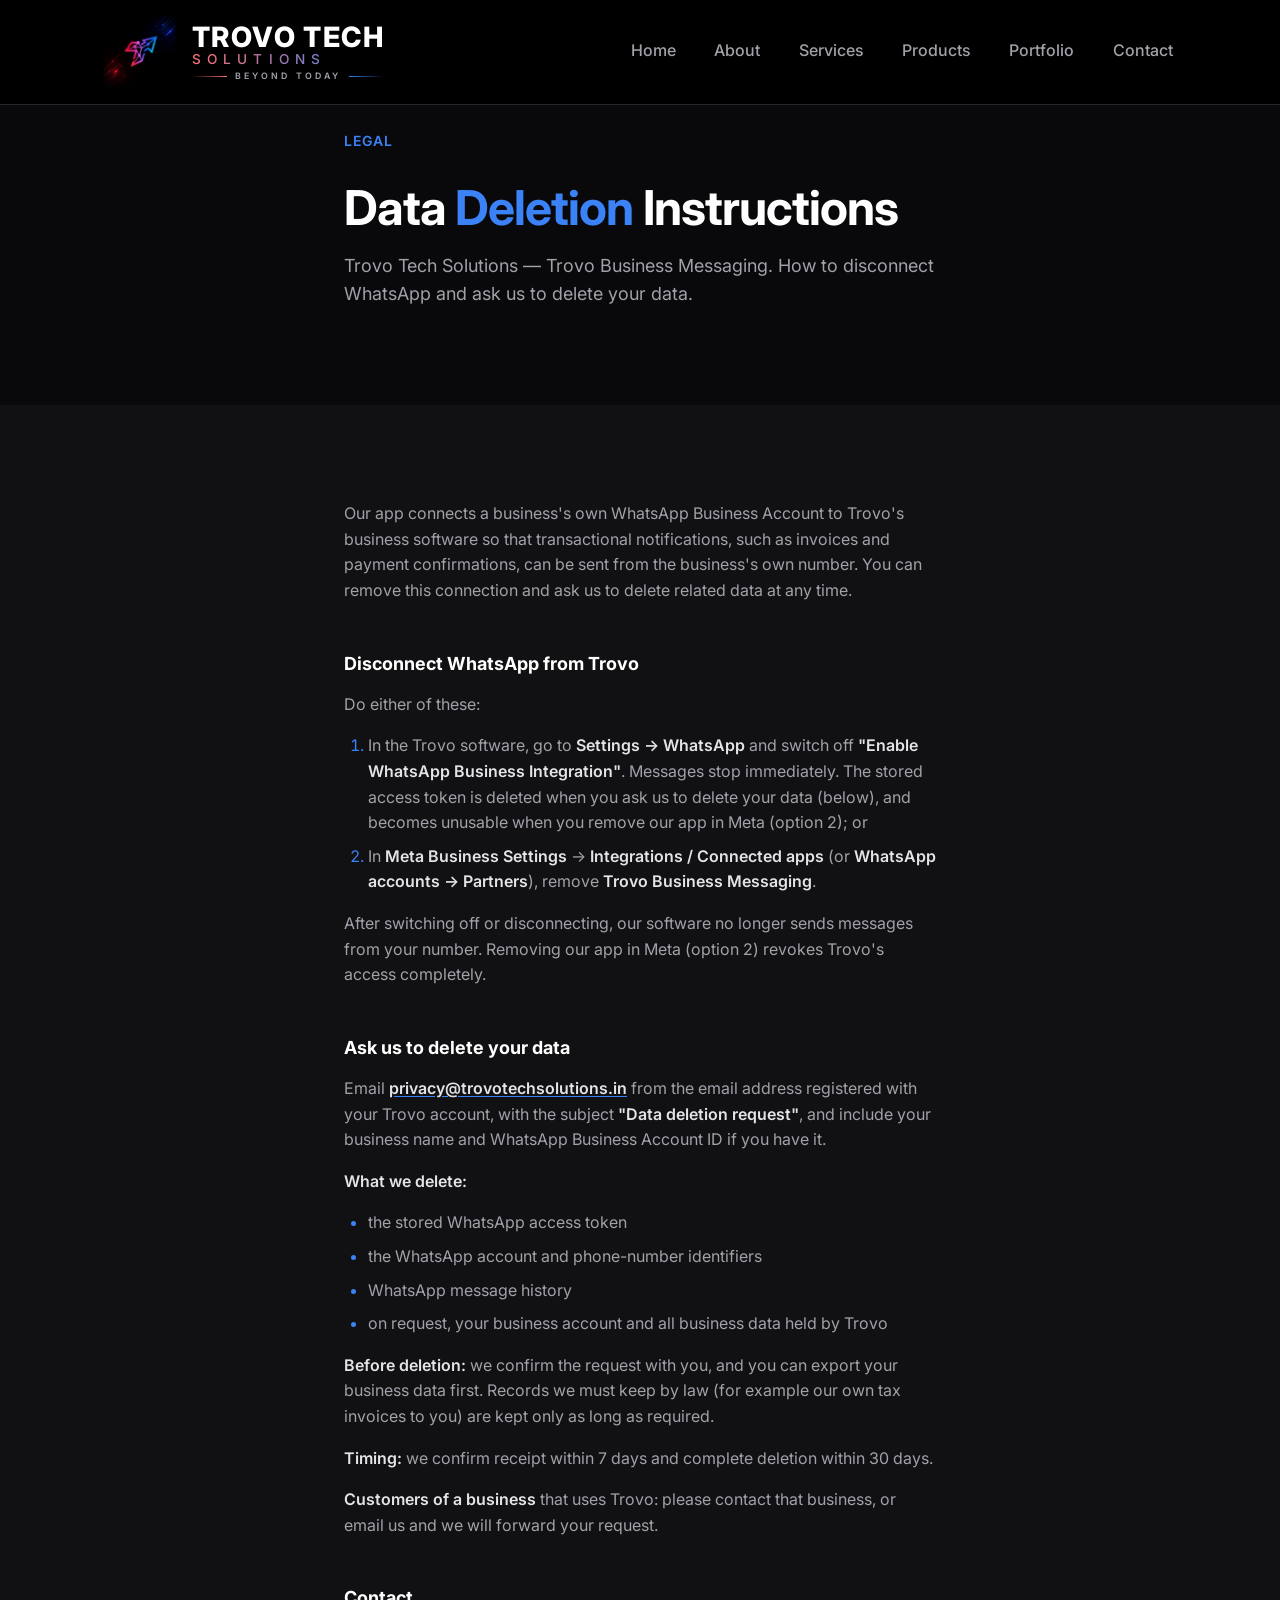
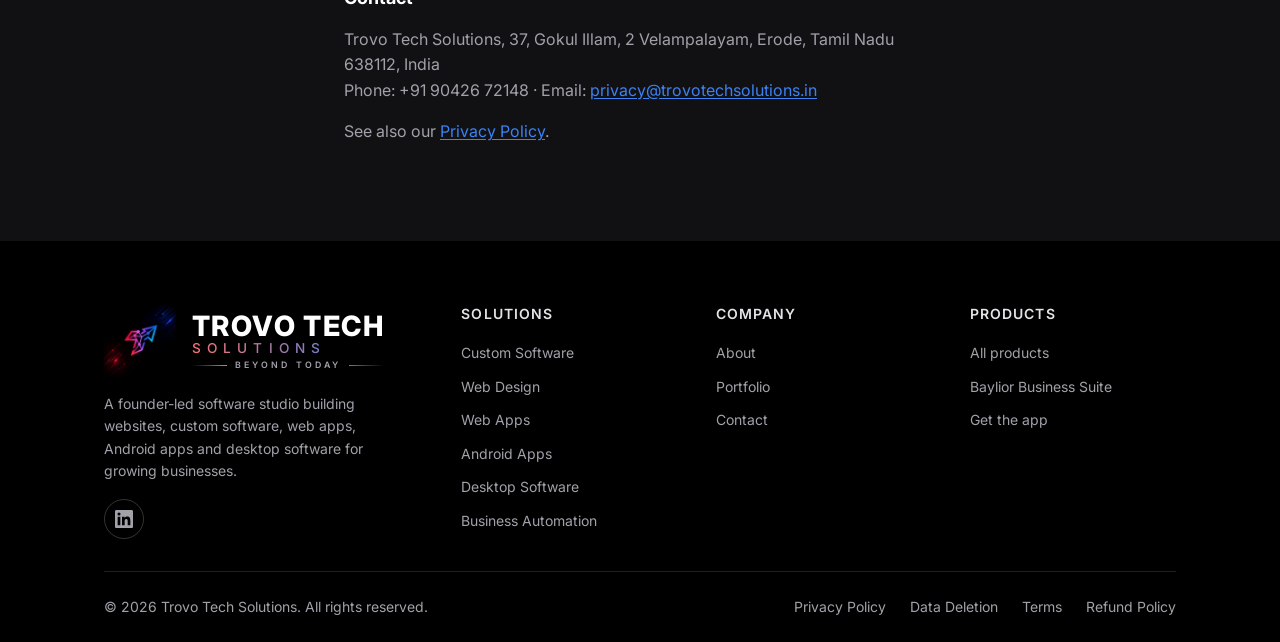
==== commit 9e4eb9df: "feat(navigation): unify header links, add products coming soon, and fix founder image fallback" ====
--- a/data-deletion/index.html
+++ b/data-deletion/index.html
@@ -16,9 +16,9 @@
   <link href="https://fonts.googleapis.com/css2?family=Inter:wght@400;500;600;700;800&family=Material+Symbols+Outlined:opsz,wght,FILL,GRAD@24,400,0,0&display=swap" rel="stylesheet" />
 
   <!-- Styles (root-relative: this page lives in /data-deletion/) -->
-  <link rel="stylesheet" href="/css/variables.css?v=8" />
-  <link rel="stylesheet" href="/css/style.css?v=8" />
-  <link rel="stylesheet" href="/css/responsive.css?v=8" />
+  <link rel="stylesheet" href="/css/variables.css?v=10" />
+  <link rel="stylesheet" href="/css/style.css?v=11" />
+  <link rel="stylesheet" href="/css/responsive.css?v=11" />
   <style>
     /* Readable long-form text for legal pages, built on the site's design tokens. */
     .legal { color: var(--color-text); line-height: var(--lh-normal); }
@@ -43,7 +43,7 @@
     .legal .contact-card { background: var(--color-surface); border: 1px solid var(--color-border); border-radius: var(--radius-lg); padding: var(--space-5); }
   </style>
 <script src="/js/baylior-destinations.js?v=1" defer></script>
-  <link rel="stylesheet" href="/css/products.css?v=1">
+  <link rel="stylesheet" href="/css/products.css?v=2">
   <script src="/js/site-navigation.js?v=1" defer></script>
 </head>
 <body>
@@ -53,7 +53,7 @@
   <header class="navbar site-header">
     <div class="container navbar__inner">
       <a href="/index.html" class="brand-lockup">
-        <img src="/assets/logo-navbar.webp" alt="Trovo Tech Solutions" class="brand-lockup__icon" width="72" height="72" />
+        <img src="../assets/logo-navbar.webp" onerror="this.onerror=null;this.src='/assets/logo-navbar.webp';" alt="Trovo Tech Solutions" class="brand-lockup__icon" width="72" height="72" />
         <div class="brand-lockup__text">
           <span class="brand-lockup__title">Trovo Tech</span>
           <span class="brand-lockup__subtitle">Solutions</span>
@@ -67,9 +67,7 @@
         <a href="/products/">Products</a>
         <a href="/projects.html">Portfolio</a>
         <a href="/contact.html">Contact</a>
-        <a class="nav-quote" href="/contact.html">Get a Quote</a>
       </nav>
-      <a href="/contact.html" class="btn btn--primary">Get a Quote</a>
       <button class="nav-toggle" type="button" aria-label="Open menu" aria-expanded="false" aria-controls="site-navigation">
         <span class="material-symbols-outlined" aria-hidden="true">menu</span>
       </button>
--- a/css/style.css
+++ b/css/style.css
@@ -242,17 +242,27 @@
   justify-content: space-between;
   padding-block: var(--space-4);
 }
-.nav-links { display: flex; align-items: center; gap: var(--space-6); }
+.nav-links {
+  display: flex;
+  align-items: center;
+  gap: var(--space-6);
+}
 .nav-links a {
   font-size: var(--fs-base);
   color: var(--color-text-muted);
   font-weight: var(--fw-medium);
-  padding-bottom: 2px;
+  padding: 0.35rem 0.2rem;
   border-bottom: 2px solid transparent;
   transition: color var(--transition), border-color var(--transition);
-}
-.nav-links a:hover { color: var(--color-secondary); }
-.nav-links a.is-active { color: var(--color-secondary); border-bottom-color: var(--color-secondary); }
+  text-decoration: none;
+  white-space: nowrap;
+}
+.nav-links a:hover { color: #ffffff; }
+.nav-links a.is-active,
+.nav-links a[aria-current="page"] {
+  color: #ffffff;
+  border-bottom-color: var(--color-secondary);
+}
 
 .nav-toggle { display: none; color: var(--color-primary); }
 
--- a/css/products.css
+++ b/css/products.css
@@ -23,31 +23,14 @@
   border-bottom-color: var(--color-secondary);
 }
 
-/* Six links plus Get a Quote are tight on small laptops: trim the logo and gaps. */
+/* Responsive adjustments on small laptops */
 @media (min-width: 1024px) and (max-width: 1199px) {
   .site-header .navbar__inner { gap: var(--space-4); }
-  .site-header .brand-lockup__icon { height: 48px; width: auto; }
-  .site-header .brand-lockup__title { font-size: 1.3rem; }
-  .site-header .brand-lockup__subtitle { font-size: 0.7rem; }
+  .site-header .brand-lockup__icon { height: 52px; width: auto; }
+  .site-header .brand-lockup__title { font-size: 1.4rem; }
+  .site-header .brand-lockup__subtitle { font-size: 0.72rem; }
   .site-header .brand-lockup__tagline { font-size: 0.6rem; }
-  .site-header .nav-links { gap: var(--space-5); }
-  .site-header .nav-links a { font-size: var(--fs-sm); }
-}
-
-/* "Get a Quote" lives in the bar on desktop and inside the drawer below 1024px. */
-.nav-quote { display: none; }
-
-@media (max-width: 1023px) {
-  .nav-links .nav-quote {
-    display: inline-flex;
-    margin-top: var(--space-3);
-    padding: 0.75rem 1.5rem;
-    border: 0;
-    border-radius: var(--radius-sm);
-    background: var(--gradient-brand);
-    color: #ffffff;
-    font-weight: var(--fw-semibold);
-  }
+  .site-header .nav-links { gap: var(--space-4); }
 }
 
 .site-header :focus-visible,
@@ -224,16 +207,50 @@
   color: var(--baylior-text);
 }
 .product-card[hidden] { display: none; }
+.product-card__tags-row {
+  display: flex;
+  flex-wrap: wrap;
+  align-items: center;
+  gap: var(--space-2);
+  margin-bottom: var(--space-4);
+}
 .product-card__tag {
   display: inline-flex;
   gap: var(--space-2);
-  margin-bottom: var(--space-5);
   padding: 4px 12px;
   border: 1px solid #34506b;
   border-radius: var(--radius-pill);
   color: #9fdff0;
   font-size: var(--fs-xs);
   font-weight: var(--fw-semibold);
+}
+.product-card__badge-coming-soon {
+  display: inline-flex;
+  align-items: center;
+  gap: 6px;
+  padding: 4px 12px;
+  border-radius: var(--radius-pill);
+  background: rgba(20, 200, 240, 0.15);
+  border: 1px solid var(--baylior-cyan);
+  color: var(--baylior-cyan);
+  font-size: var(--fs-xs);
+  font-weight: 700;
+  text-transform: uppercase;
+  letter-spacing: 0.08em;
+}
+.product-card__badge-coming-soon::before {
+  content: '';
+  display: inline-block;
+  width: 7px;
+  height: 7px;
+  border-radius: 50%;
+  background: var(--baylior-cyan);
+  box-shadow: 0 0 8px var(--baylior-cyan);
+  animation: bpPulseGlow 2s infinite ease-in-out;
+}
+@keyframes bpPulseGlow {
+  0%, 100% { opacity: 1; transform: scale(1); }
+  50% { opacity: 0.4; transform: scale(0.85); }
 }
 .product-card__logo { width: 210px; height: auto; }
 .product-card h2 {
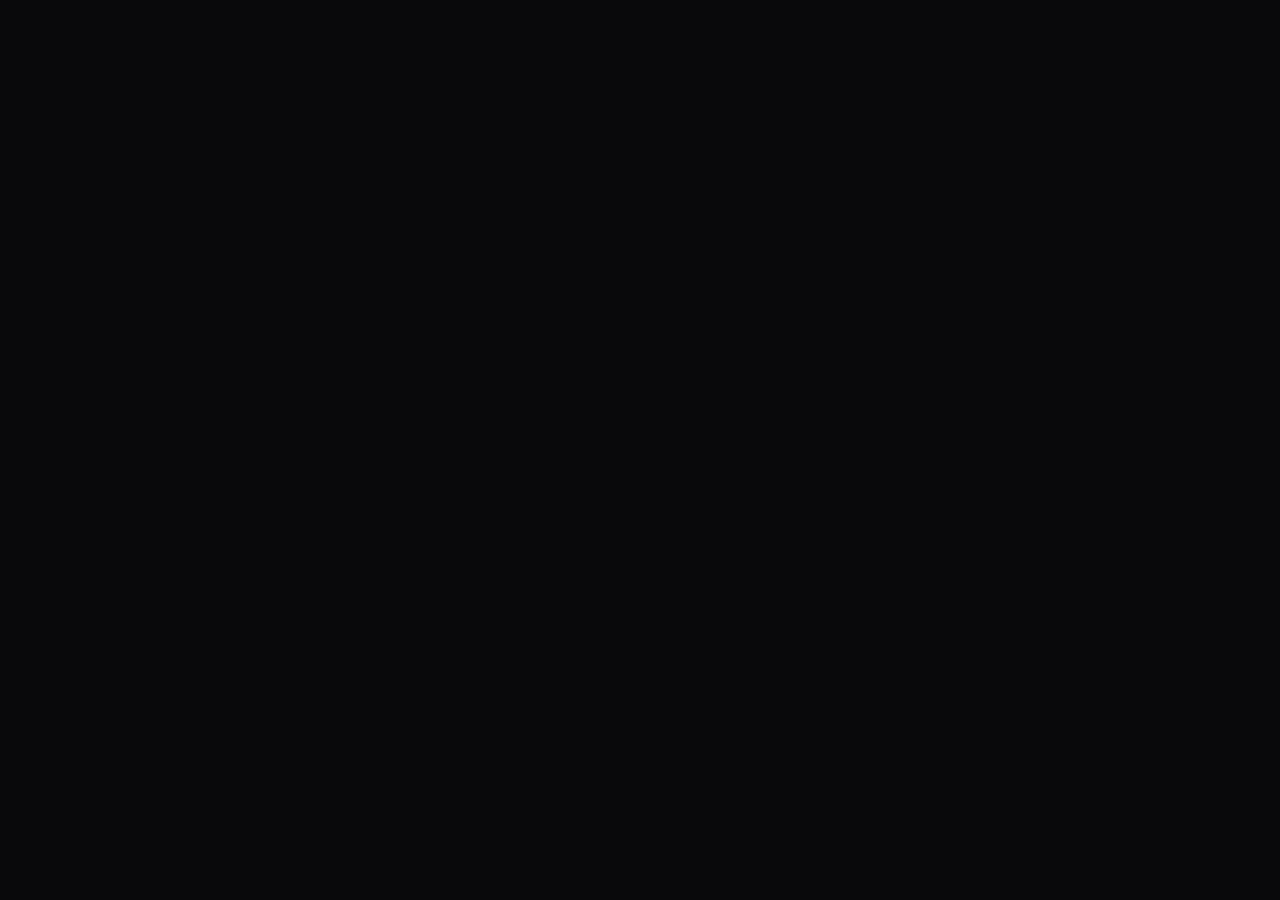
==== commit 3946486d: "feat(products): merge product pages and generator into main with updated navigation" ====
--- a/data-deletion/index.html
+++ b/data-deletion/index.html
@@ -41,10 +41,9 @@
     .legal th { background: var(--color-surface); color: var(--color-primary); font-weight: var(--fw-semibold); }
     .legal td { color: var(--color-text-muted); }
     .legal .contact-card { background: var(--color-surface); border: 1px solid var(--color-border); border-radius: var(--radius-lg); padding: var(--space-5); }
-  </style>
-<script src="/js/baylior-destinations.js?v=1" defer></script>
   <link rel="stylesheet" href="/css/products.css?v=2">
   <script src="/js/site-navigation.js?v=1" defer></script>
+  <script src="/js/product-destinations.js?v=1" defer></script>
 </head>
 <body>
   <a href="#main" class="skip-link">Skip to content</a>
--- a/css/products.css
+++ b/css/products.css
@@ -73,7 +73,7 @@
   color: var(--baylior-text);
 }
 
-/* Shown until Phase 5 connects a verified sign-up address (see js/baylior-destinations.js). */
+/* Shown until Phase 5 connects a verified sign-up address (see js/product-destinations.js). */
 .bp-placeholder {
   display: block;
   margin-top: 4px;
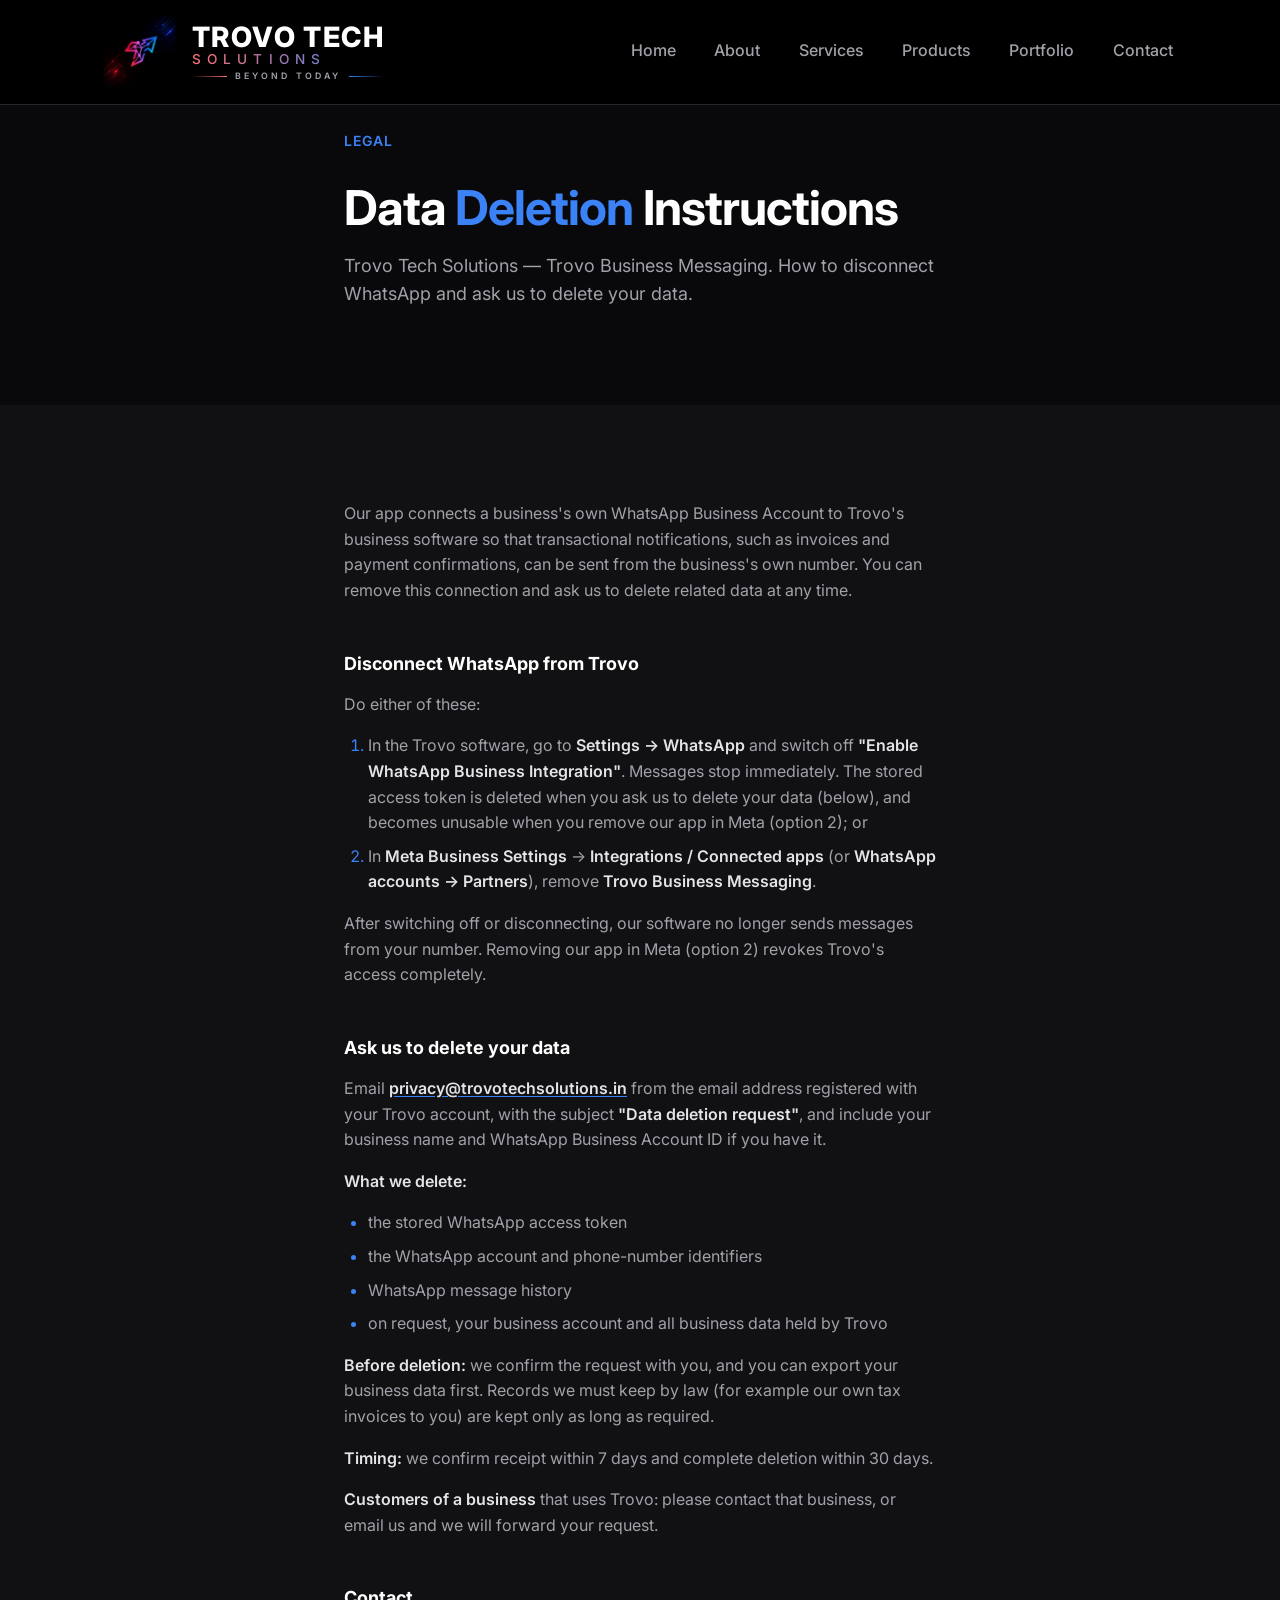
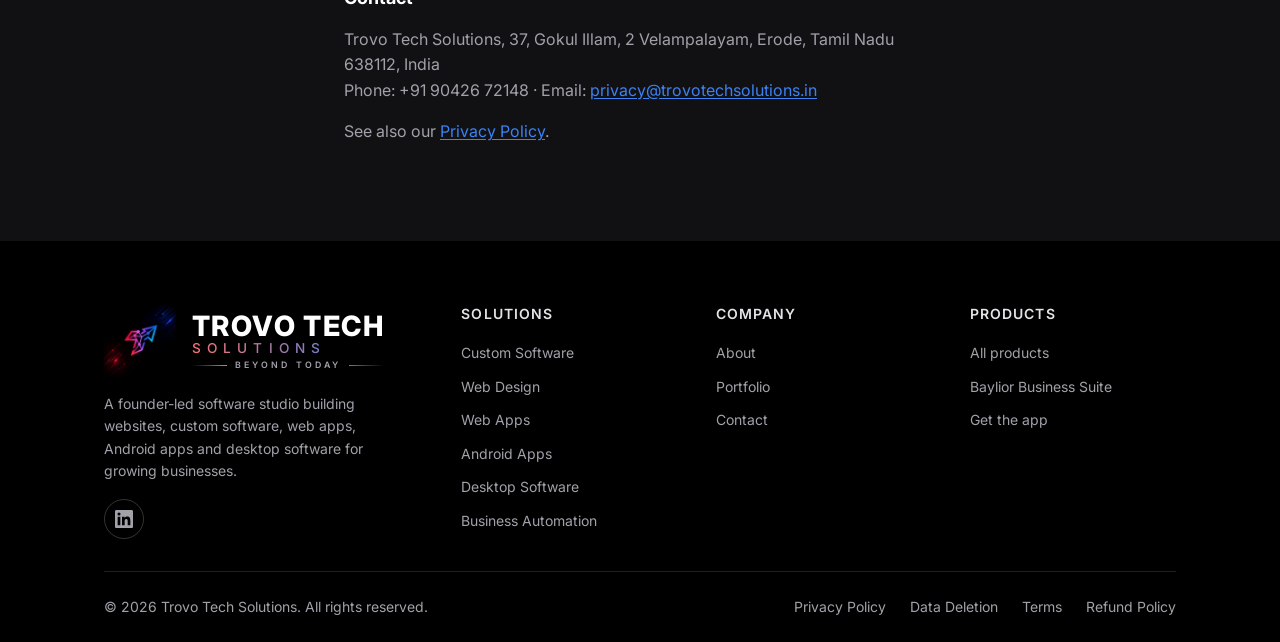
==== commit a2408347: "fix(legal): restore missing closing style tags in legal pages" ====
--- a/data-deletion/index.html
+++ b/data-deletion/index.html
@@ -41,6 +41,7 @@
     .legal th { background: var(--color-surface); color: var(--color-primary); font-weight: var(--fw-semibold); }
     .legal td { color: var(--color-text-muted); }
     .legal .contact-card { background: var(--color-surface); border: 1px solid var(--color-border); border-radius: var(--radius-lg); padding: var(--space-5); }
+  </style>
   <link rel="stylesheet" href="/css/products.css?v=2">
   <script src="/js/site-navigation.js?v=1" defer></script>
   <script src="/js/product-destinations.js?v=1" defer></script>
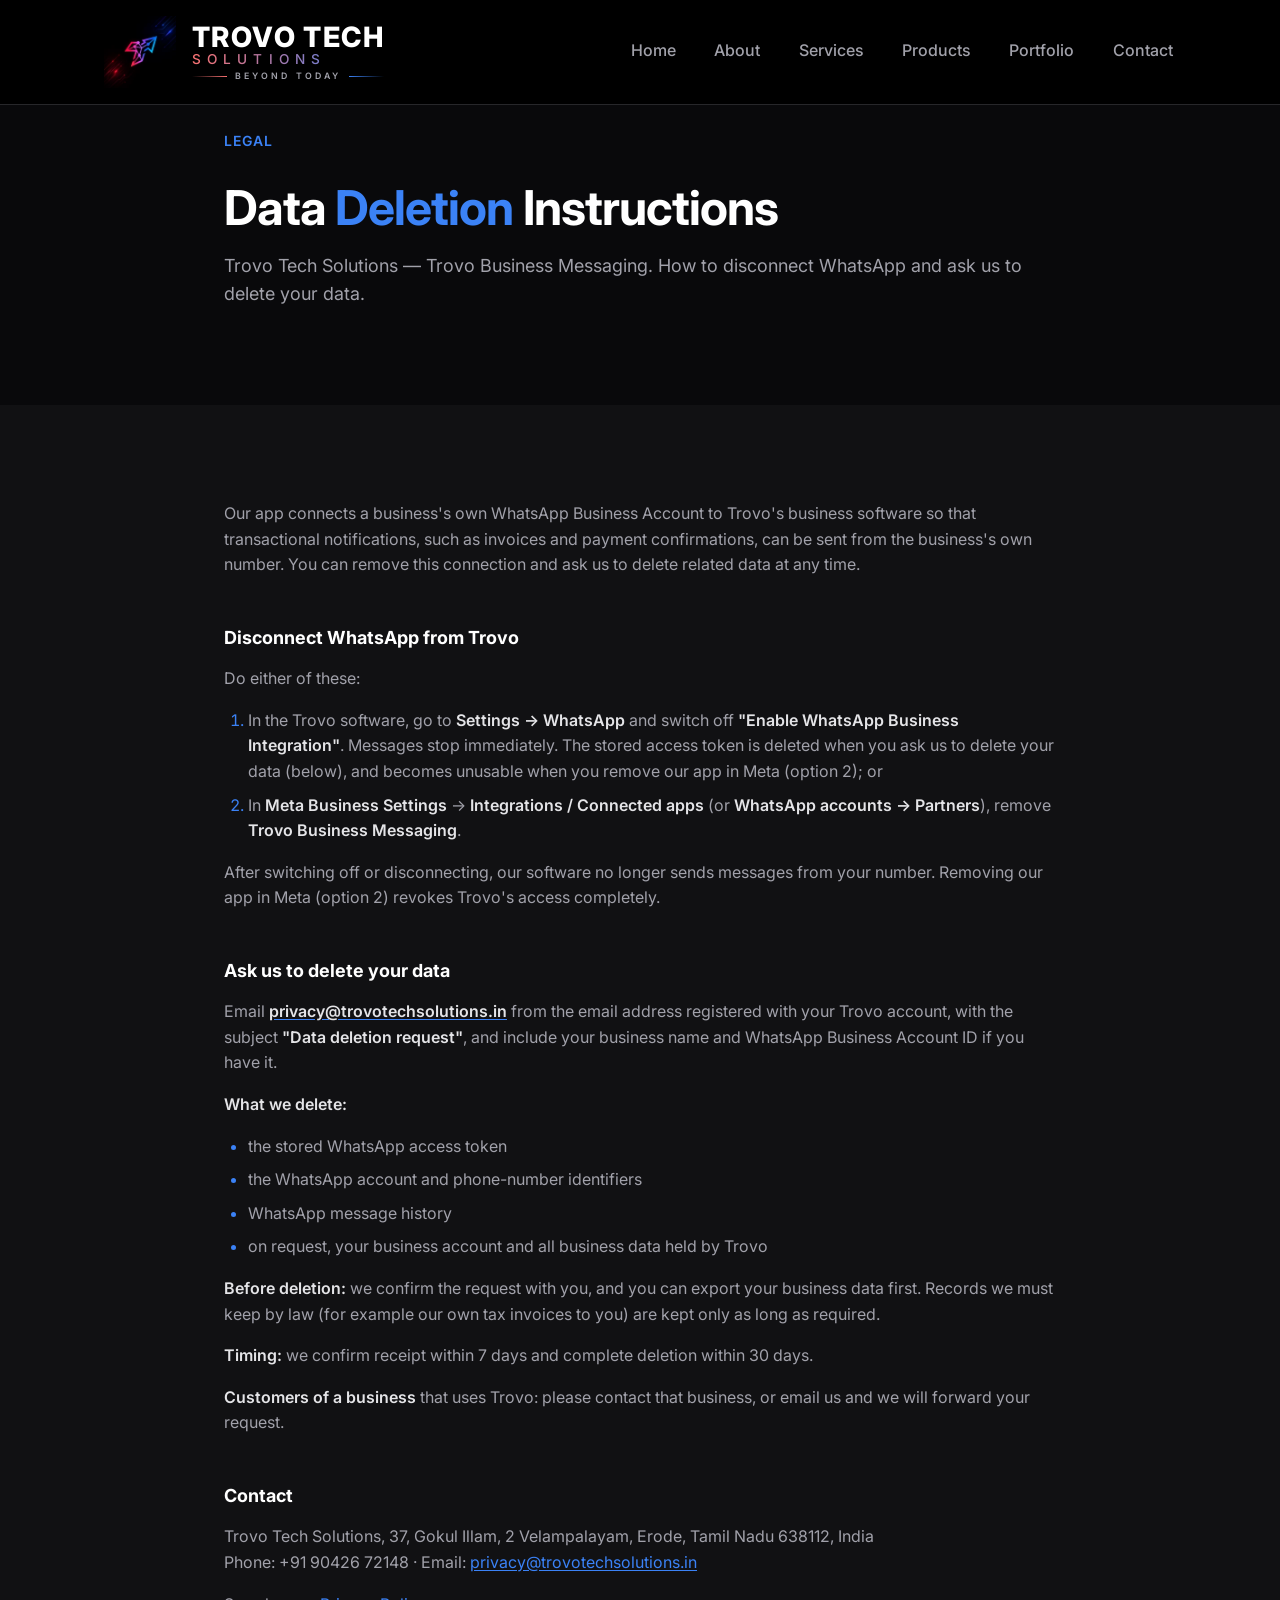
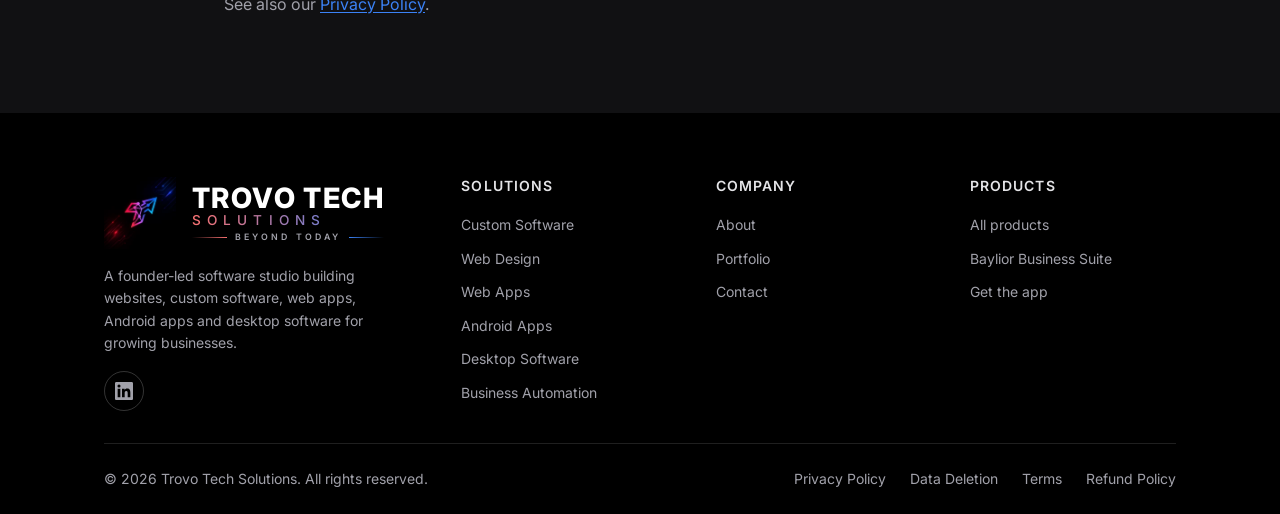
==== commit fa45ace9: "style(legal): widen legal content and hero container to 960px" ====
--- a/data-deletion/index.html
+++ b/data-deletion/index.html
@@ -21,6 +21,7 @@
   <link rel="stylesheet" href="/css/responsive.css?v=11" />
   <style>
     /* Readable long-form text for legal pages, built on the site's design tokens. */
+    .page-hero__inner { max-width: 960px; }
     .legal { color: var(--color-text); line-height: var(--lh-normal); }
     .legal > * + * { margin-top: var(--space-4); }
     .legal h2 { font-size: var(--fs-h4); margin-top: var(--space-7); color: var(--color-primary); letter-spacing: normal; }
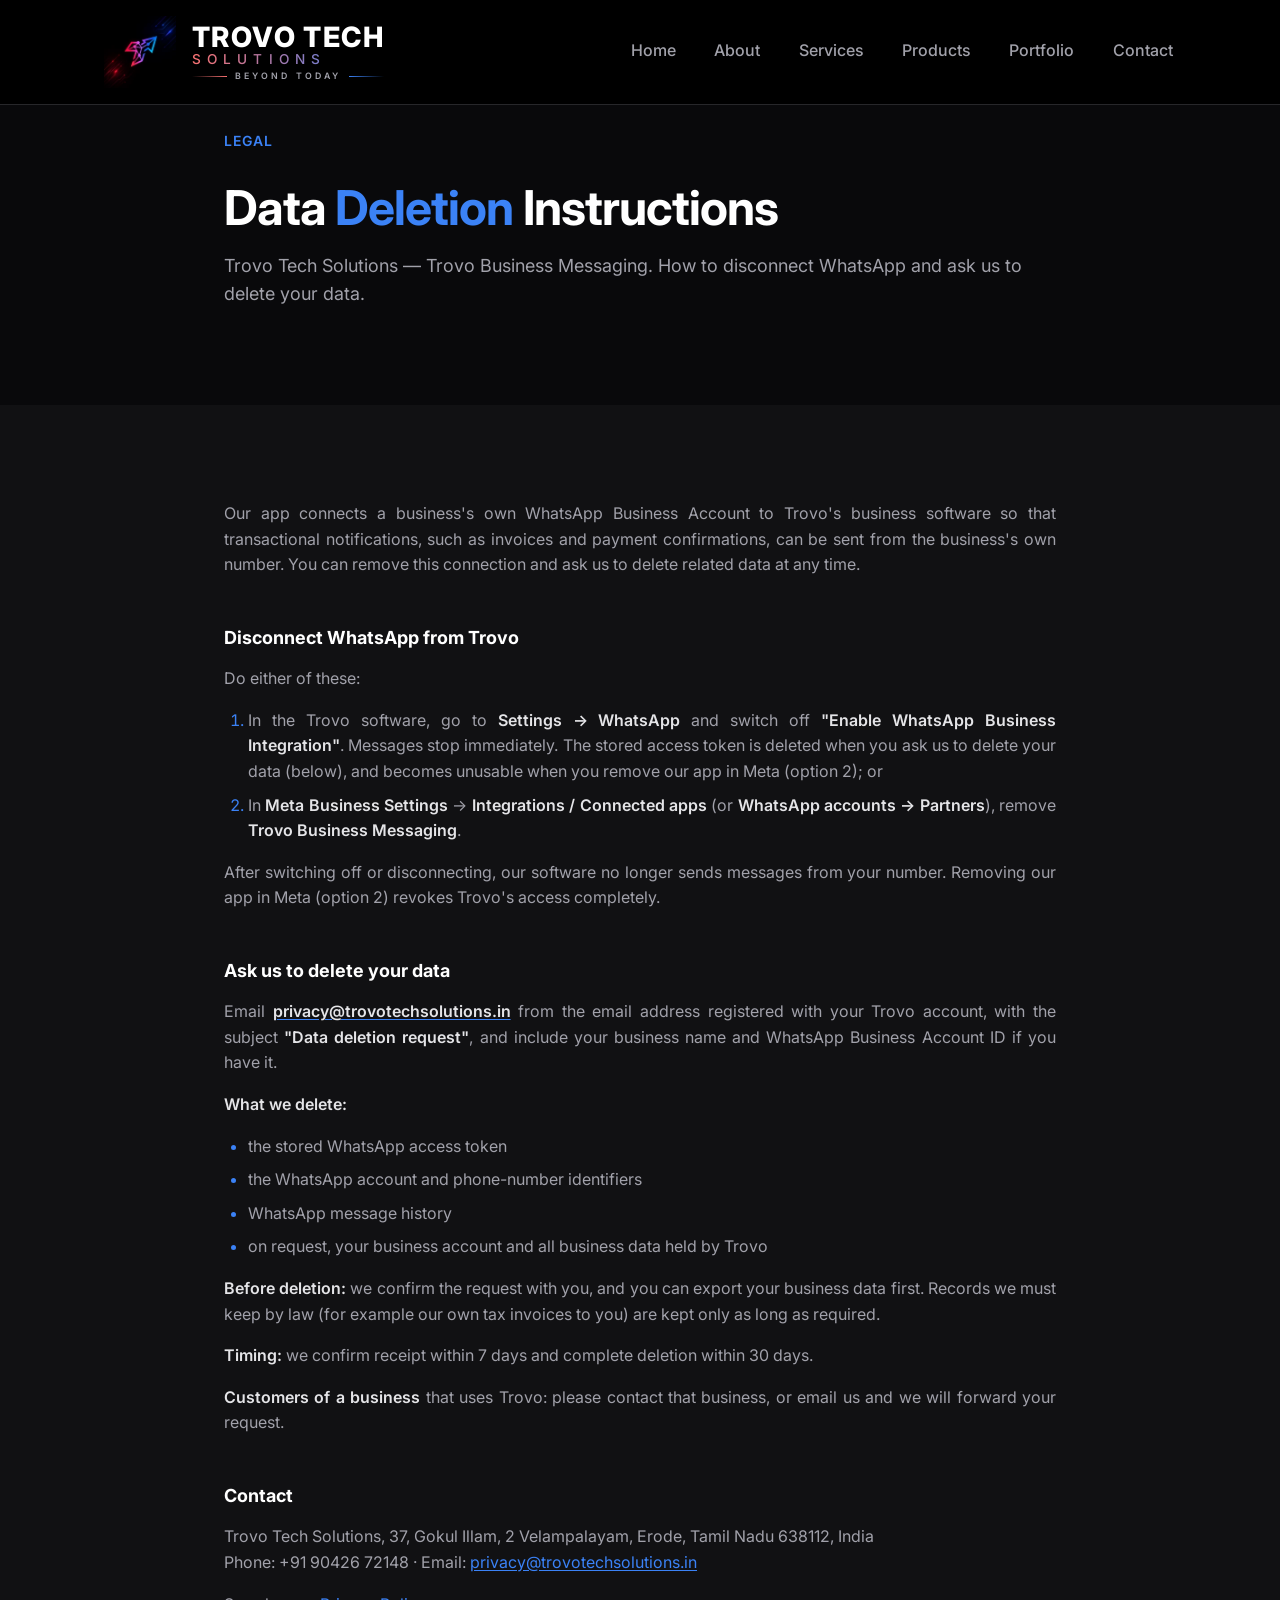
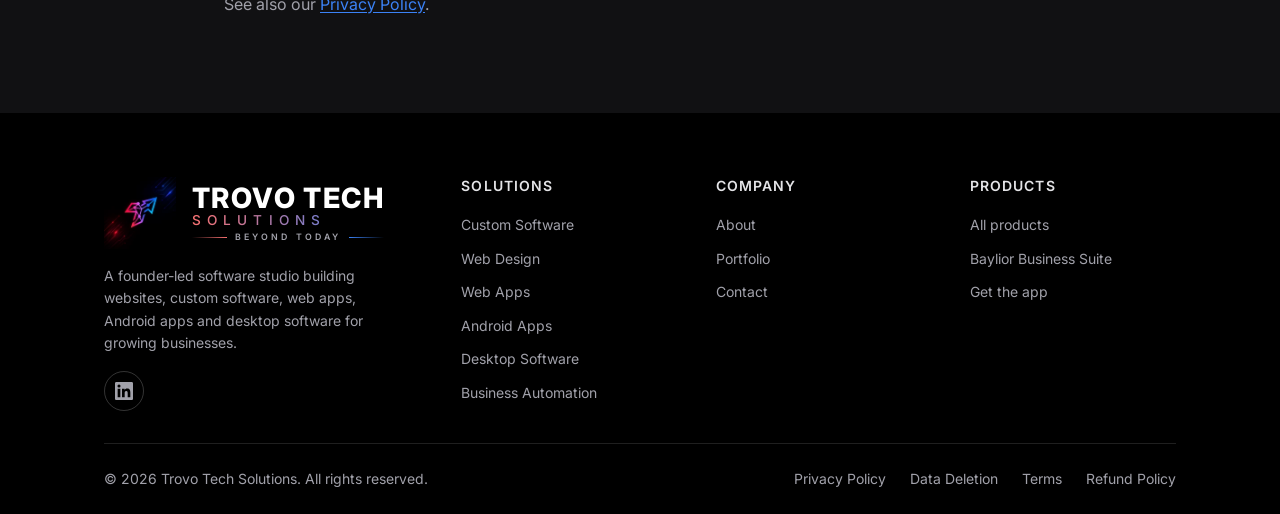
==== commit faa4e52a: "style: apply full text justification to about page and legal documents" ====
--- a/data-deletion/index.html
+++ b/data-deletion/index.html
@@ -26,7 +26,7 @@
     .legal > * + * { margin-top: var(--space-4); }
     .legal h2 { font-size: var(--fs-h4); margin-top: var(--space-7); color: var(--color-primary); letter-spacing: normal; }
     .legal h2:first-child { margin-top: 0; }
-    .legal p, .legal li { color: var(--color-text-muted); }
+    .legal p, .legal li { color: var(--color-text-muted); text-align: justify; text-justify: inter-word; }
     .legal strong { color: var(--color-text); font-weight: var(--fw-semibold); }
     .legal ul, .legal ol { padding-left: var(--space-5); }
     .legal ul { list-style: disc; }
--- a/css/style.css
+++ b/css/style.css
@@ -194,7 +194,7 @@
 .card__link::after { content: ""; position: absolute; inset: 0; border-radius: inherit; }
 .card__link:focus-visible { outline: none; }
 .card--link:focus-within { outline: 2px solid var(--color-secondary); outline-offset: 2px; }
-.card p { color: var(--color-text-muted); font-size: var(--fs-sm); }
+.card p { color: var(--color-text-muted); font-size: var(--fs-sm); text-align: justify; text-justify: inter-word; }
 
 /* Badges / chips */
 .badge {
@@ -338,6 +338,9 @@
 /* Page hero (interior pages, single column) */
 .page-hero { padding-top: calc(var(--space-9) + var(--space-6)); padding-bottom: var(--section-y); }
 .page-hero__inner { max-width: 720px; }
+.page-hero__inner--wide { max-width: var(--container-max); }
+.page-hero__inner--wide h1 { text-wrap: balance; }
+.page-hero__inner--wide .lead { max-width: 100%; text-wrap: pretty; text-align: justify; text-justify: inter-word; }
 .page-hero h1 { font-size: var(--fs-display); margin-block: var(--space-4); }
 .page-hero h1 span { color: var(--color-secondary); }
 
@@ -350,12 +353,13 @@
   display: inline-flex;
   align-items: center;
   gap: var(--space-2);
-  padding: 0.5rem 1rem;
+  padding: 0.45rem 0.9rem;
   border-radius: var(--radius-pill);
   background: var(--color-surface);
   border: 1px solid var(--color-border);
   font-size: var(--fs-sm);
   font-weight: var(--fw-medium);
+  white-space: nowrap;
 }
 .pill .material-symbols-outlined { color: var(--color-secondary); font-size: 1.125rem; }
 
@@ -468,7 +472,8 @@
   aspect-ratio: 1 / 1;
 }
 .founder__photo img { width: 100%; height: 100%; object-fit: cover; }
-.quote { font-size: var(--fs-lg); font-style: italic; color: var(--color-primary); line-height: var(--lh-normal); margin-bottom: var(--space-5); }
+.quote { font-size: var(--fs-lg); font-style: italic; color: var(--color-primary); line-height: var(--lh-normal); margin-bottom: var(--space-5); text-align: justify; text-justify: inter-word; }
+.split p { text-align: justify; text-justify: inter-word; }
 .stats-row { display: grid; grid-template-columns: repeat(2, 1fr); gap: var(--space-5); border-top: 1px solid var(--color-border); padding-top: var(--space-6); margin-top: var(--space-6); }
 .stat strong { display: block; font-size: var(--fs-h3); color: var(--color-primary); }
 .stat span { font-size: var(--fs-sm); color: var(--color-text-muted); }
--- a/css/responsive.css
+++ b/css/responsive.css
@@ -27,16 +27,64 @@
   .cta { padding: var(--space-7) var(--space-5); }
 }
 
+/* Default backdrop hidden on desktop */
+.nav-backdrop { display: none; }
+
 /* ---------------- NAV: hamburger + right-side drawer (< 1024px) ---------------- */
 /* The full brand lockup + 5 links + button need a wide viewport, so below 1024px
    we switch to a slide-in drawer from the RIGHT instead of crowding the bar. */
 @media (max-width: 1023px) {
-  .nav-toggle { display: inline-flex; position: relative; z-index: 60; }
+  .nav-toggle {
+    display: inline-flex;
+    align-items: center;
+    justify-content: center;
+    min-width: 44px;
+    min-height: 44px;
+    padding: 0.5rem;
+    margin: -0.5rem;
+    background: transparent;
+    border: none;
+    color: var(--color-primary);
+    cursor: pointer;
+    touch-action: manipulation;
+    -webkit-tap-highlight-color: transparent;
+    position: relative;
+    z-index: 80;
+  }
+  .nav-toggle .material-symbols-outlined {
+    pointer-events: none;
+    user-select: none;
+    font-size: 28px;
+    line-height: 1;
+  }
   .navbar .btn { display: none; }
   .brand-lockup__icon { height: 52px; }   /* trim the oversized logo */
 
+  /* Backdrop overlay when the drawer is open */
+  .nav-backdrop {
+    display: block;
+    position: fixed;
+    inset: 0;
+    background: rgba(0, 0, 0, 0.65);
+    backdrop-filter: blur(2px);
+    -webkit-backdrop-filter: blur(2px);
+    z-index: 65;
+    opacity: 0;
+    pointer-events: none;
+    transition: opacity var(--transition);
+  }
+  .nav-backdrop.is-open {
+    opacity: 1;
+    pointer-events: auto;
+  }
+
+  /* Prevent background scrolling when drawer is open */
+  body.nav-open {
+    overflow: hidden;
+  }
+
   /* Full-height drawer from the right, BLACK to match the header (#000) so it
-     reads as one continuous panel. The X (z-index 60) stays on top; links are
+     reads as one continuous panel. The X (z-index 80) stays on top; links are
      padded down to clear the navbar/logo row. */
   .nav-links {
     position: fixed;
@@ -44,7 +92,7 @@
     right: 0;
     bottom: 0;
     width: min(80vw, 300px);
-    z-index: 45;
+    z-index: 70;
     flex-direction: column;
     align-items: flex-start;
     gap: var(--space-5);
@@ -55,6 +103,7 @@
     transform: translateX(100%);
     transition: transform var(--transition);
     overflow-y: auto;
+    -webkit-overflow-scrolling: touch;
   }
   .nav-links.is-open { transform: translateX(0); }
 }
